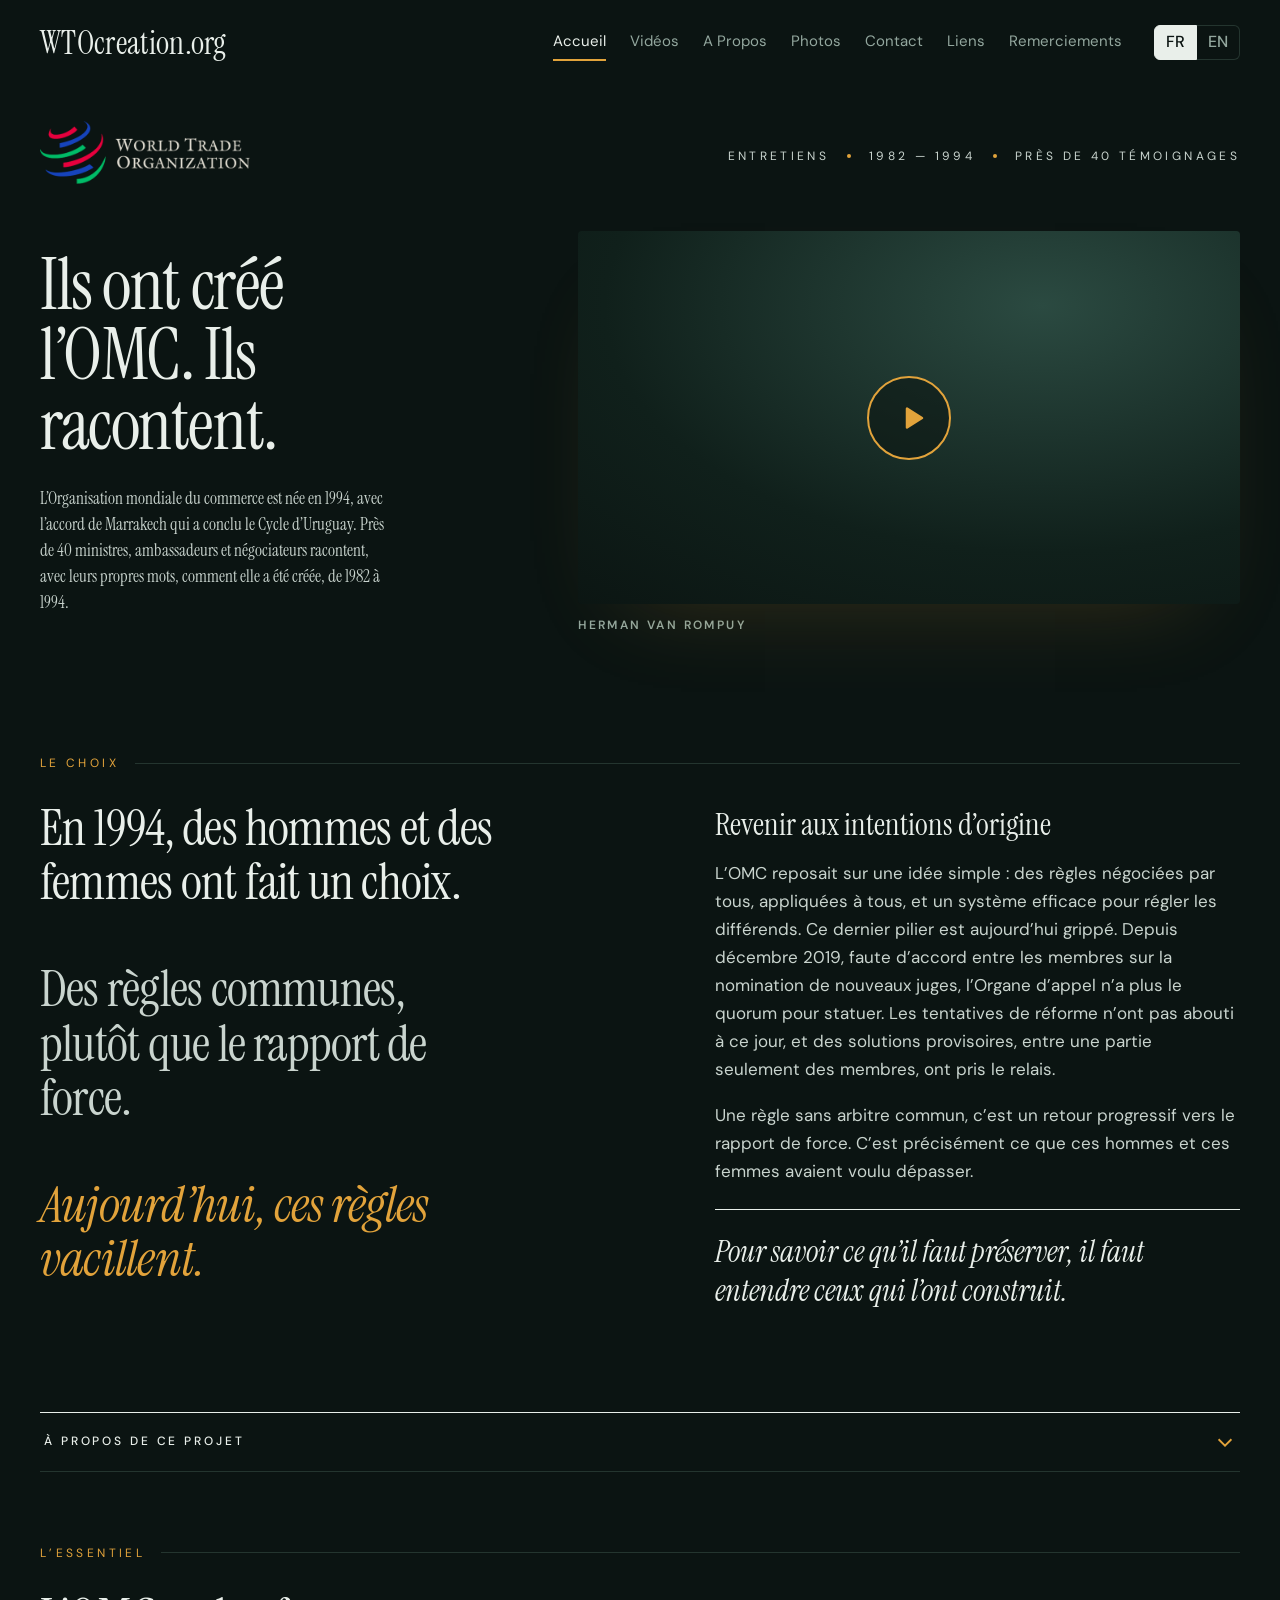
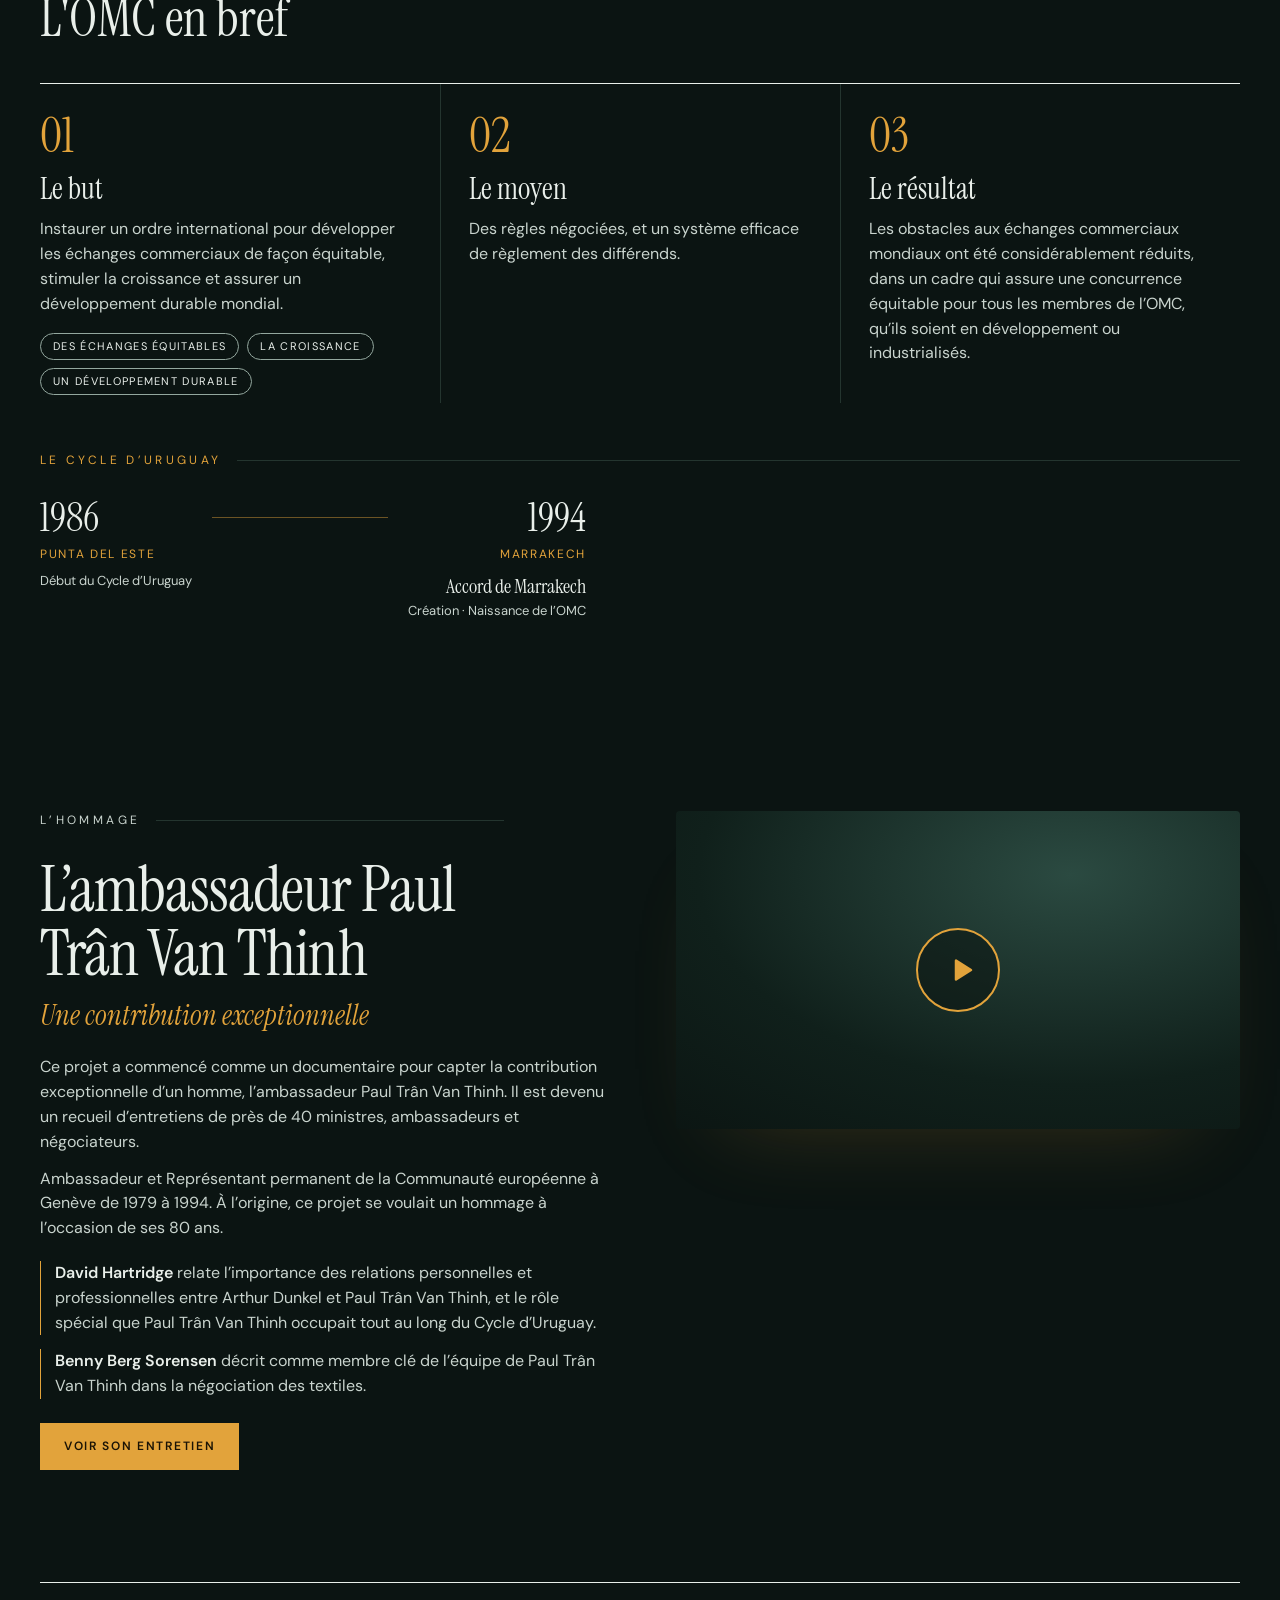
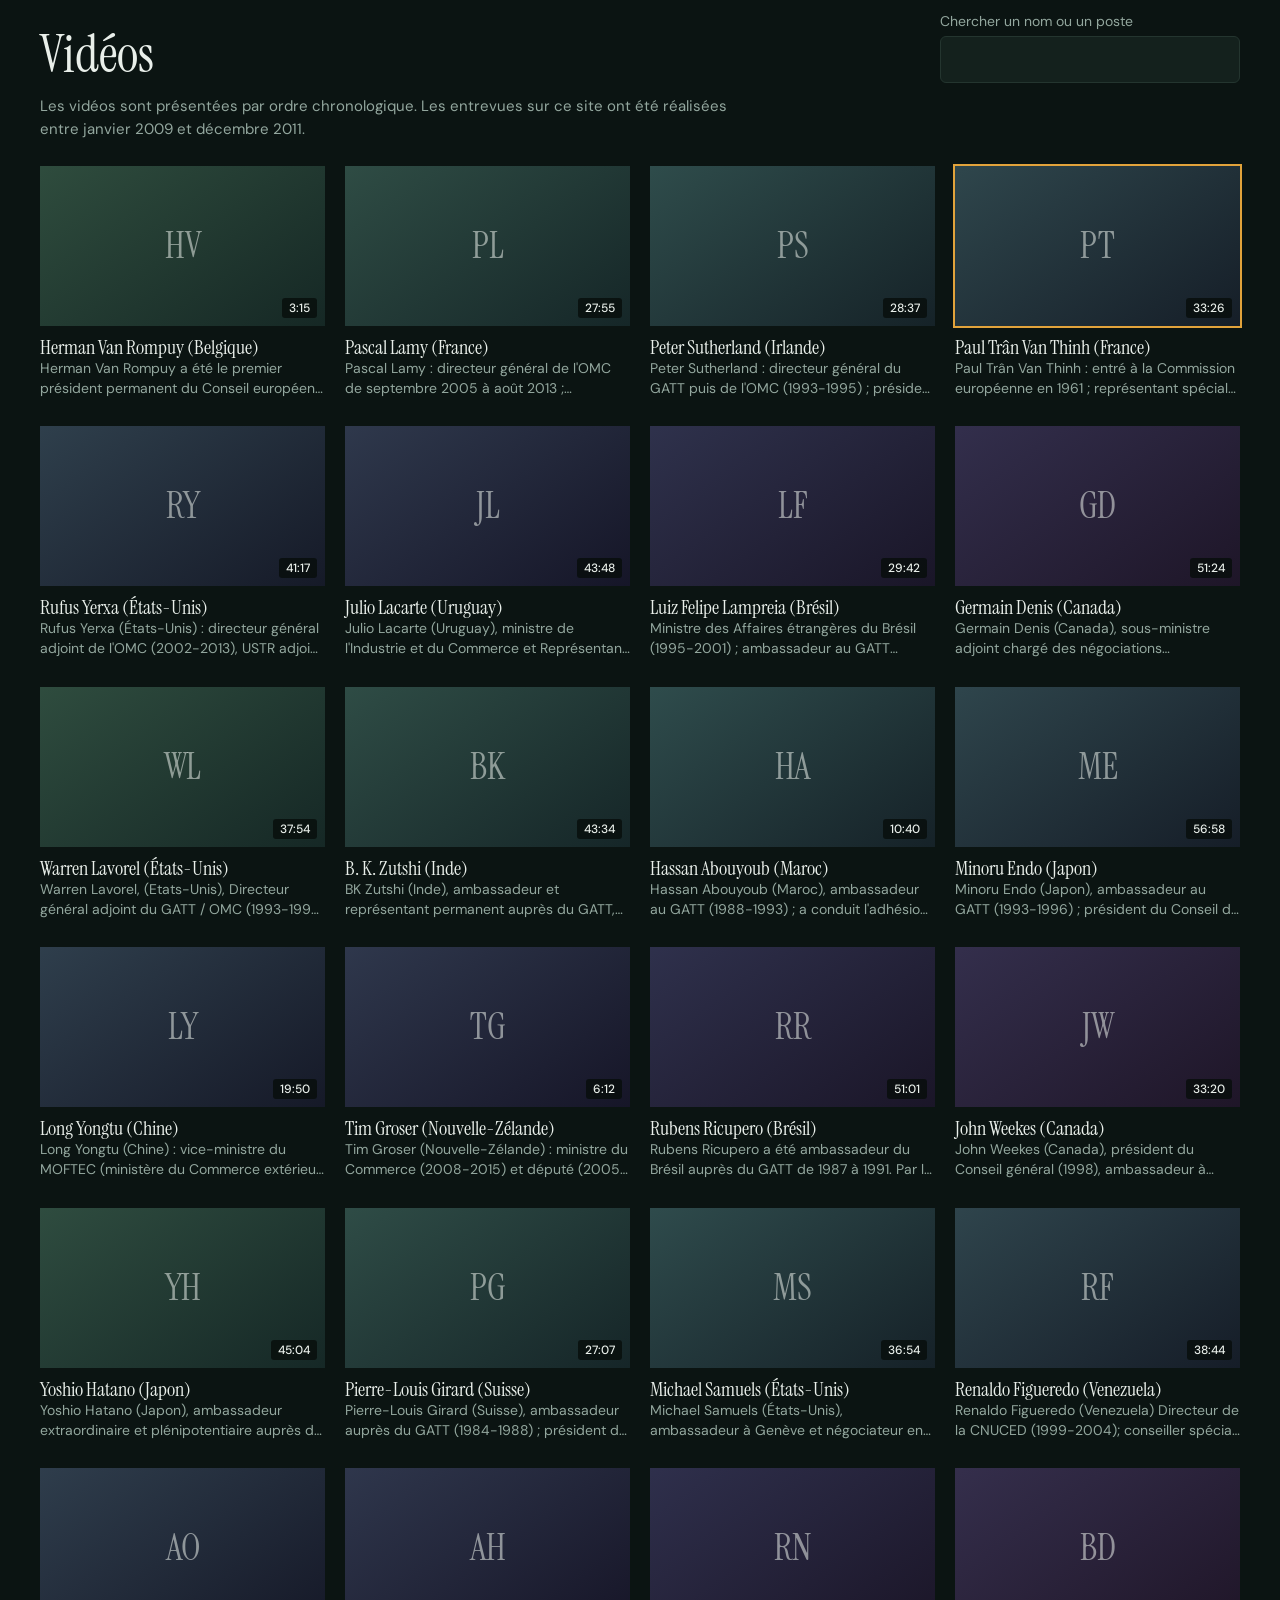
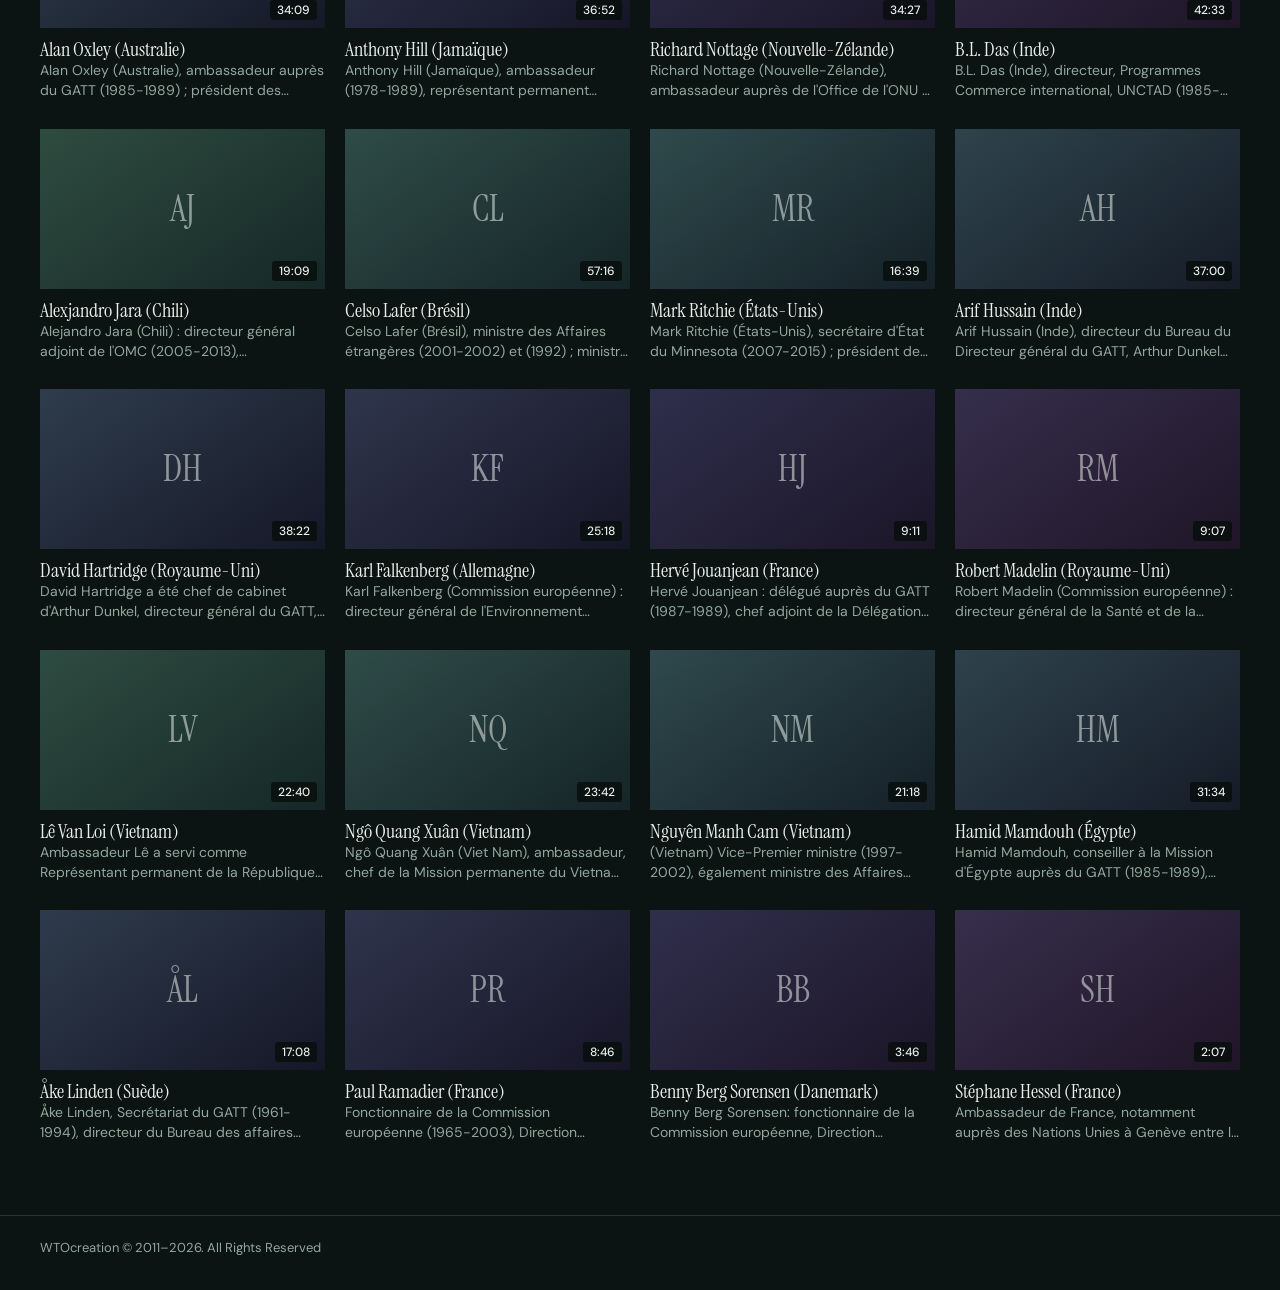
==== index.html @ b794d25c "Chronologie : villes sous/à côté des dates ; mode vertical corrigé (bonne date au survol), encadré s" ====
<!DOCTYPE html>
<html lang="fr" data-route="accueil" data-lang="fr" data-base="">
<head>
<meta charset="utf-8">
<meta name="viewport" content="width=device-width, initial-scale=1">
<title>WTOCreation</title>
<meta name="description" content="Près de 40 ministres, ambassadeurs et négociateurs racontent la création de l'Organisation mondiale du commerce (OMC), née de l'accord de Marrakech en 1994.">
<meta property="og:type" content="website">
<meta property="og:title" content="WTOCreation">
<meta property="og:description" content="Près de 40 ministres, ambassadeurs et négociateurs racontent la création de l'Organisation mondiale du commerce (OMC), née de l'accord de Marrakech en 1994.">
<meta name="theme-color" content="#0B1412">
<link rel="icon" href="/favicon.ico?v=2" sizes="any">
<link rel="icon" type="image/png" sizes="32x32" href="/favicon-32.png?v=2">
<link rel="apple-touch-icon" href="/apple-touch-icon.png?v=2">
<link rel="preconnect" href="https://fonts.googleapis.com">
<link rel="preconnect" href="https://fonts.gstatic.com" crossorigin>
<link rel="stylesheet" href="https://fonts.googleapis.com/css2?family=DM+Sans:opsz,wght@9..40,400;9..40,500;9..40,600;9..40,700&family=Instrument+Serif:ital@0;1&display=swap">
<link rel="stylesheet" href="assets/site.css?v=20261112i">
</head>
<body>
<div class="site" id="site">
  <header>
    <div class="head-in">
      <a class="mark" id="mark" href="">WTOcreation.org</a>
      <button type="button" class="menu-btn" id="menuBtn" aria-expanded="false" aria-controls="nav">Menu</button>
      <nav class="nav" id="nav" aria-label="Navigation"></nav>
      <div class="lang" role="group" aria-label="Langue / Language">
        <a id="langFr" lang="fr">FR</a><a id="langEn" lang="en">EN</a>
      </div>
    </div>
  </header>
  <main class="page" id="view" tabindex="-1"><noscript><p>Ce site a besoin de JavaScript pour afficher son contenu.</p></noscript></main>
  <footer class="foot">WTOcreation © 2011–2026. All Rights Reserved</footer>
</div>
<script src="assets/data.js?v=20261112i"></script>
<script src="assets/site.js?v=20261112i"></script>
</body>
</html>
---- assets/site.css ----
/* Salle de projection : un seul monde sombre, choisi pour que l'image des interviews soit au centre.
   Palette: noir-vert de salle, surface vert profond, texte clair, gris-vert discret, ambre du faisceau de projection, filet.
   Fonts: Instrument Serif (titres, textes longs) + DM Sans (interface).
   Layout: accroche des hommes et femmes + lecteur, texte complet repliable, l'OMC en bref, hommage à Paul Trân Van Thinh, grille des 40 vidéos. */
:root {
  --bg: #0B1412;
  --surf: #14211D;
  --tx: #E9EFEA;
  --soft: #C9D4CE;
  --mut: #93A79E;
  --amber: #E2A33B;
  --ln: #24352F;
  --serif: "Instrument Serif", "Iowan Old Style", Georgia, serif;
  --sans: "DM Sans", "Helvetica Neue", Arial, sans-serif;
  color-scheme: dark;
}
* { box-sizing: border-box; }
html, body { margin: 0; }
body { background: #070D0B; color: var(--tx); font-family: var(--sans); font-size: 16px; line-height: 1.55; -webkit-text-size-adjust: 100%; }
a { color: var(--amber); text-underline-offset: 3px; }
:focus-visible { outline: 3px solid var(--amber); outline-offset: 3px; border-radius: 2px; }
button, summary { font: inherit; color: inherit; }
h1, h2, h3 { font-family: var(--serif); font-weight: 400; line-height: 1.1; margin: 0; text-wrap: balance; }
p, ul { margin: 0; padding: 0; }
ul { list-style: none; }

.site { container-type: inline-size; container-name: site; width: min(100%, 1320px); margin: 0 auto; background: var(--bg); min-height: 100vh; box-shadow: 0 0 0 1px var(--ln); }

/* En-tête */
.head-in { display: flex; align-items: center; gap: 14px 32px; flex-wrap: wrap; padding: 24px 40px; }
.mark { font-family: var(--serif); font-size: 2rem; color: var(--tx); text-decoration: none; margin-right: auto; letter-spacing: .01em; line-height: 1; }
.nav { display: flex; gap: 4px 24px; flex-wrap: wrap; font-size: .9375rem; }
.nav a { color: var(--mut); text-decoration: none; padding: 6px 0; border-bottom: 2px solid transparent; }
.nav a:hover { color: var(--tx); }
.nav a[aria-current="page"] { color: var(--tx); border-bottom-color: var(--amber); }
.lang { display: flex; }
.lang button { border: 1px solid var(--ln); background: transparent; padding: 4px 11px; cursor: pointer; font-weight: 500; color: var(--mut); }
.lang button:first-child { border-radius: 6px 0 0 6px; }
.lang button:last-child { border-radius: 0 6px 6px 0; border-left: 0; }
.lang button[aria-pressed="true"] { background: var(--tx); color: var(--bg); border-color: var(--tx); }
.menu-btn { display: none; border: 1px solid var(--ln); background: transparent; padding: 6px 12px; border-radius: 6px; cursor: pointer; font-weight: 500; }

.page { padding: 8px 40px 72px; }
.foot { border-top: 1px solid var(--ln); padding: 22px 40px 32px; font-size: .8125rem; color: var(--mut); }

/* Lecteur (repère dans l'aperçu) */
.player { position: relative; aspect-ratio: 16 / 9; width: 100%; border-radius: 4px; background: radial-gradient(120% 120% at 70% 20%, #2B4A41 0%, #10201B 55%, #0A1210 100%); box-shadow: 0 30px 80px -32px rgba(226,163,59,.4); display: grid; place-items: center; }
.player .ring { width: 84px; height: 84px; border-radius: 50%; border: 2px solid var(--amber); display: grid; place-items: center; }
.player svg { width: 30px; height: 30px; fill: var(--amber); margin-left: 5px; }
.player .src { position: absolute; left: 14px; bottom: 11px; font-size: .8125rem; color: var(--mut); }
.player .tag { position: absolute; right: 14px; top: 11px; font-size: .8125rem; color: var(--mut); }

/* Accueil : accroche */
.hero { display: grid; grid-template-columns: minmax(0, 1fr) minmax(0, 1.25fr); gap: 48px; align-items: center; padding: 24px 0 36px; }
.hero h1 { font-size: clamp(1.875rem, 3.4cqi, 3rem); line-height: 1.1; }
.hero .sub { margin-top: 18px; color: var(--mut); max-width: 48ch; }

/* Texte complet repliable */
.full { border-top: 1px solid var(--ln); border-bottom: 1px solid var(--ln); }
.full summary { list-style: none; cursor: pointer; display: flex; align-items: center; justify-content: space-between; gap: 16px; padding: 18px 4px; font-weight: 500; }
.full summary::-webkit-details-marker { display: none; }
.full summary .chev { width: 22px; height: 22px; stroke: var(--amber); fill: none; stroke-width: 2; transition: transform .2s ease; flex: none; }
.full[open] summary .chev { transform: rotate(180deg); }
.full summary:hover { color: var(--amber); }
.full .body { padding: 8px 4px 32px; max-width: 68ch; }
.full .body p { font-family: var(--serif); font-size: 1.3125rem; line-height: 1.5; color: var(--soft); margin-bottom: 1em; }
.full .body p.note { font-family: var(--sans); font-size: .9375rem; color: var(--mut); }

/* L'OMC en bref */
.brief { padding: 64px 0 8px; }
.brief h2, .tran h2, .index-head h2 { font-size: 2.25rem; }
.trio { display: grid; grid-template-columns: repeat(3, minmax(0, 1fr)); gap: 20px; margin-top: 28px; }
.step { background: var(--surf); border: 1px solid var(--ln); border-radius: 6px; padding: 24px; display: flex; flex-direction: column; gap: 12px; }
.step .ico { width: 44px; height: 44px; border-radius: 50%; border: 1px solid var(--amber); display: grid; place-items: center; }
.step .ico svg { width: 24px; height: 24px; stroke: var(--amber); fill: none; stroke-width: 1.6; stroke-linecap: round; stroke-linejoin: round; }
.step h3 { font-size: 1.625rem; }
.step p { color: var(--soft); }
.chips { display: flex; flex-wrap: wrap; gap: 8px; margin-top: auto; padding-top: 4px; }
.chips li { border: 1px solid var(--ln); border-radius: 999px; padding: 4px 12px; font-size: .875rem; color: var(--tx); background: rgba(226,163,59,.08); }
.mile { display: grid; grid-template-columns: minmax(0, 1fr) minmax(0, 2fr); gap: 24px; margin-top: 40px; position: relative; }
.mile::before { content: ""; position: absolute; left: 0; right: 0; top: 8px; border-top: 1px solid var(--amber); }
.mile .pt { position: relative; padding-top: 28px; }
.mile .pt::before { content: ""; position: absolute; top: 2px; left: 0; width: 13px; height: 13px; border-radius: 50%; background: var(--amber); box-shadow: 0 0 0 5px rgba(226,163,59,.2); }
.mile b { font-family: var(--serif); font-size: 2rem; font-weight: 400; display: block; line-height: 1; margin-bottom: 8px; }
.mile p { color: var(--soft); max-width: 60ch; }

/* Hommage */
.tran { display: grid; grid-template-columns: minmax(0, 1.1fr) minmax(0, 1fr); gap: 48px; align-items: center; margin-top: 72px; padding: 40px; background: var(--surf); border-radius: 6px; border: 1px solid var(--ln); }
.tran .sub { font-family: var(--serif); font-style: italic; font-size: 1.5rem; color: var(--amber); margin: 8px 0 18px; }
.tran p { color: var(--soft); max-width: 58ch; }
.tran p + p { margin-top: 12px; }
.says { margin: 20px 0 0; display: grid; gap: 14px; }
.says li { border-left: 3px solid var(--amber); padding-left: 14px; color: var(--soft); max-width: 58ch; }
.says a { color: var(--tx); font-weight: 600; text-decoration: none; }
.says a:hover { text-decoration: underline; }
.btn { display: inline-block; margin-top: 24px; padding: 11px 20px; background: var(--amber); color: #1A1305; border-radius: 6px; font-weight: 600; text-decoration: none; }
.btn:hover { filter: brightness(1.08); }
.btn.ghost { background: transparent; color: var(--amber); border: 1px solid var(--amber); margin: 4px 0 1.2em; }
.btn.ghost:hover { background: var(--amber); color: #1A1305; }

/* Index des vidéos */
.index-head { margin-top: 72px; display: flex; flex-wrap: wrap; align-items: end; justify-content: space-between; gap: 12px 32px; }
.search { display: flex; flex-direction: column; gap: 4px; min-width: min(100%, 300px); }
.search label { font-size: .875rem; color: var(--mut); }
.search input { font: inherit; padding: 10px 12px; border: 1px solid var(--ln); background: var(--surf); color: var(--tx); border-radius: 6px; }
.index-note { margin: 12px 0 24px; color: var(--mut); font-size: .9375rem; max-width: 70ch; }
.grid { display: grid; grid-template-columns: repeat(4, minmax(0, 1fr)); gap: 28px 20px; }
.card a { display: block; text-decoration: none; color: var(--tx); }
.card .th { aspect-ratio: 16 / 9; border-radius: 3px; display: grid; place-items: center; font-family: var(--serif); font-size: 2.25rem; color: rgba(233,239,234,.55); background: linear-gradient(145deg, hsl(var(--h) 24% 24%), hsl(calc(var(--h) + 20) 30% 12%)); transition: transform .2s ease, box-shadow .2s ease; }
.card a:hover .th { transform: translateY(-3px); box-shadow: 0 14px 30px -12px rgba(226,163,59,.5); }
.card b { display: block; margin-top: 10px; font-weight: 600; }
.card.key .th { box-shadow: 0 0 0 2px var(--amber); }
.card span.ds { display: -webkit-box; -webkit-line-clamp: 2; -webkit-box-orient: vertical; overflow: hidden; color: var(--mut); font-size: .875rem; line-height: 1.4; }
.empty { color: var(--mut); padding: 20px 0; grid-column: 1 / -1; }

/* Fiche vidéo */
.video-grid { display: grid; grid-template-columns: minmax(0, 1fr) 300px; gap: 48px; align-items: start; padding-top: 16px; }
.crumbs { display: flex; flex-wrap: wrap; gap: 8px; justify-content: space-between; margin-bottom: 18px; font-size: .9375rem; }
.pn { display: flex; gap: 8px; }
.pn a, .pn span { padding: 6px 12px; border: 1px solid var(--ln); border-radius: 6px; text-decoration: none; color: var(--tx); }
.pn span { opacity: .4; }
.pn a:hover { border-color: var(--amber); }
.video-main h1 { font-size: 2.75rem; margin: 28px 0 14px; }
.video-main .desc { font-family: var(--serif); font-size: 1.375rem; line-height: 1.5; color: var(--soft); max-width: 60ch; }
.video-main .note { margin-top: 24px; color: var(--mut); font-size: .9375rem; }
.side { position: sticky; top: 24px; max-height: calc(100vh - 48px); overflow: auto; border-left: 1px solid var(--ln); padding-left: 20px; }
.side h2 { font-size: 1.375rem; margin-bottom: 8px; }
.side a { display: block; padding: 7px 8px; text-decoration: none; color: var(--soft); font-size: .9375rem; border-left: 3px solid transparent; margin-left: -11px; }
.side a:hover { background: var(--surf); color: var(--tx); }
.side a[aria-current="true"] { border-left-color: var(--amber); background: var(--surf); color: var(--tx); font-weight: 600; }

/* Pages de texte */
.prose { max-width: 66ch; padding-top: 24px; }
.prose p { font-family: var(--serif); font-size: 1.375rem; line-height: 1.5; color: var(--soft); margin-bottom: 1em; }
.prose p strong { color: var(--tx); font-weight: 400; border-bottom: 1px solid var(--amber); }
.prose p.first { font-size: 1.625rem; color: var(--tx); }

.gallery { display: grid; grid-template-columns: repeat(3, minmax(0, 1fr)); gap: 24px; padding-top: 24px; }
.tile { margin: 0; }
.tile button { display: block; width: 100%; padding: 0; border: 0; background: none; cursor: pointer; text-align: left; }
.ph { aspect-ratio: 4 / 3; border-radius: 3px; display: grid; place-items: end start; padding: 10px; font-size: .8125rem; color: rgba(255,255,255,.7); background: linear-gradient(150deg, hsl(var(--h) 24% 26%), hsl(calc(var(--h) + 18) 30% 14%)); transition: box-shadow .2s ease; }
.tile button:hover .ph { box-shadow: 0 14px 30px -12px rgba(226,163,59,.5); }
.tile figcaption { font-size: .9375rem; color: var(--mut); margin-top: 8px; max-width: 40ch; }
.lightbox { position: fixed; inset: 0; z-index: 50; background: rgba(4,8,7,.92); display: grid; place-items: center; padding: 24px; }
.lightbox[hidden] { display: none; }
.lb-box { width: min(920px, 100%); color: #EAF1ED; }
.lb-box .ph { aspect-ratio: 3 / 2; font-size: .875rem; }
.lb-cap { margin-top: 12px; font-family: var(--serif); font-size: 1.25rem; line-height: 1.45; }
.lb-bar { display: flex; justify-content: space-between; margin-top: 14px; gap: 8px; }
.lb-bar button { background: transparent; border: 1px solid #5C736A; color: #EAF1ED; padding: 8px 16px; border-radius: 6px; cursor: pointer; }

.form { display: grid; gap: 18px; max-width: 560px; padding-top: 24px; }
.form label { display: grid; gap: 6px; font-weight: 500; }
.form input, .form textarea { font: inherit; padding: 11px 12px; border: 1px solid var(--ln); border-radius: 6px; background: var(--surf); color: var(--tx); }
.form textarea { min-height: 160px; resize: vertical; }
.form button { justify-self: start; border: 0; background: var(--amber); color: #1A1305; padding: 11px 22px; border-radius: 6px; font-weight: 600; cursor: pointer; }
.form-msg { padding: 12px 14px; border-left: 4px solid var(--amber); background: var(--surf); }

.links { max-width: 72ch; padding-top: 16px; }
.links li { padding: 18px 0; border-bottom: 1px solid var(--ln); display: grid; gap: 4px; }
.links .lb { font-family: var(--serif); font-size: 1.375rem; }
.links a { overflow-wrap: anywhere; }

.thanks-intro { font-family: var(--serif); font-size: 1.625rem; line-height: 1.4; max-width: 60ch; padding-top: 24px; }
.thanks-nav { display: flex; flex-wrap: wrap; gap: 8px 22px; margin: 28px 0 36px; position: sticky; top: 0; background: var(--bg); padding: 10px 0; border-bottom: 1px solid var(--ln); z-index: 5; }
.thanks-nav a { text-decoration: none; font-weight: 500; }
.thanks-nav a:hover { text-decoration: underline; }
.sec { padding-top: 12px; margin-bottom: 44px; scroll-margin-top: 110px; }
.sec h2 { font-size: 2rem; margin-bottom: 14px; }
.sec p.lead { font-family: var(--serif); font-size: 1.25rem; line-height: 1.5; color: var(--soft); max-width: 66ch; margin-bottom: 16px; }
.sec strong { color: var(--tx); }
.names { columns: 3 220px; column-gap: 36px; margin: 0 0 20px; }
.names li { break-inside: avoid; padding: 3px 0; color: var(--soft); }
.names strong { font-weight: 600; }
.plain { margin: 0 0 20px; max-width: 72ch; }
.plain li { padding: 8px 0; border-bottom: 1px solid var(--ln); color: var(--soft); }

/* Tablette */
@container site (max-width: 940px) {
  .head-in, .page, .foot { padding-left: 28px; padding-right: 28px; }
  .hero { grid-template-columns: 1fr; gap: 28px; }
  .trio { grid-template-columns: 1fr; }
  .tran { grid-template-columns: 1fr; padding: 28px; gap: 28px; }
  .grid { grid-template-columns: repeat(2, minmax(0, 1fr)); }
  .video-grid { grid-template-columns: 1fr; gap: 32px; }
  .side { position: static; max-height: none; border-left: 0; padding-left: 0; border-top: 1px solid var(--ln); padding-top: 20px; }
  .side a { margin-left: 0; }
  .gallery { grid-template-columns: repeat(2, minmax(0, 1fr)); }
}
/* Mobile */
@container site (max-width: 600px) {
  .head-in, .page, .foot { padding-left: 18px; padding-right: 18px; }
  .head-in { padding-top: 18px; padding-bottom: 12px; gap: 12px; }
  .mark { font-size: 1.375rem; order: 1; }
  .lang { order: 2; }
  .menu-btn { display: inline-block; order: 3; }
  .nav { display: none; flex-basis: 100%; flex-direction: column; gap: 0; order: 5; }
  .nav.open { display: flex; }
  .nav a { padding: 12px 0; border-bottom: 1px solid var(--ln); }
  .hero { padding-top: 8px; }
  .brief { padding-top: 48px; }
  .brief h2, .tran h2, .index-head h2 { font-size: 1.875rem; }
  .mile { grid-template-columns: 1fr; gap: 24px; }
  .mile::before { right: auto; top: 8px; bottom: 0; border-top: 0; border-left: 1px solid var(--amber); left: 6px; }
  .mile .pt { padding-top: 0; padding-left: 32px; }
  .mile .pt::before { left: 0; top: 4px; }
  .tran { padding: 22px; margin-top: 48px; }
  .index-head { margin-top: 48px; }
  .video-main h1 { font-size: 2rem; }
  .video-main .desc { font-size: 1.1875rem; }
  .prose p { font-size: 1.1875rem; }
  .prose p.first { font-size: 1.375rem; }
  .full .body p { font-size: 1.1875rem; }
  .gallery { grid-template-columns: 1fr; }
  .grid { gap: 22px 12px; }
  .card .th { font-size: 1.5rem; }
  .thanks-nav { position: static; }
  .names { columns: 1; }
  .lb-box .ph { aspect-ratio: 4 / 3; }
}
@media (prefers-reduced-motion: reduce) { * { transition: none !important; scroll-behavior: auto !important; } }

/* ---- Ajouts pour la version en ligne ---- */
.lang a { border: 1px solid var(--ln); padding: 4px 11px; color: var(--mut); text-decoration: none; font-weight: 500; }
.lang a:first-child { border-radius: 6px 0 0 6px; }
.lang a:last-child { border-radius: 0 6px 6px 0; border-left: 0; }
.lang a[aria-current="true"] { background: var(--tx); color: var(--bg); border-color: var(--tx); }
.player { overflow: hidden; }
.player > img { position: absolute; inset: 0; width: 100%; height: 100%; object-fit: cover; }
.player button.ring { position: relative; z-index: 1; padding: 0; cursor: pointer; color: inherit; background: rgba(11,20,18,.55); }
.player button.ring:hover { background: rgba(226,163,59,.22); }
.player.live { display: block; background: #000; }
.player.live iframe { position: absolute; inset: 0; width: 100%; height: 100%; border: 0; }
.vlink { margin-top: 10px; font-size: .9375rem; }
.cap { margin-top: 12px; font-size: .9375rem; }
.cap a { color: var(--tx); text-decoration: none; font-weight: 600; }
.card .th { position: relative; overflow: hidden; }
.card .th .ini { position: absolute; inset: 0; display: grid; place-items: center; }
.card .th img { position: absolute; inset: 0; width: 100%; height: 100%; object-fit: cover; }
.card .th .dur { position: absolute; right: 8px; bottom: 8px; font: 500 .75rem var(--sans); background: rgba(7,13,11,.8); padding: 2px 7px; border-radius: 3px; color: var(--tx); }
.ph { display: block; padding: 0; overflow: hidden; }
.ph img { width: 100%; height: 100%; object-fit: cover; display: block; }
.lb-img img { display: block; margin: 0 auto; width: 100%; max-height: 75vh; object-fit: contain; }
.hero .cap { margin-top: 12px; }
.wto-logo { display: inline-block; background: none; padding: 0; margin: 8px 0 16px; line-height: 0; }
.wto-logo img { display: block; height: 72px; width: auto; }
.links .wto-logo { margin: 0 0 8px; justify-self: start; }

/* Photos : interactions */
.tile.rv { opacity: 0; transform: translateY(14px); transition: opacity .5s ease var(--d,0ms), transform .5s ease var(--d,0ms); }
.tile.rv.seen { opacity: 1; transform: none; }
.tile .ph { position: relative; }
.tile .ph img { transition: transform .5s ease; }
.tile button:hover .ph img, .tile button:focus-visible .ph img { transform: scale(1.06); }
.tile button:focus-visible .ph { outline: 2px solid var(--amber, #E2A33B); outline-offset: 3px; }
.lb-count { text-align: center; font-size: .8125rem; letter-spacing: .12em; color: #9FB3AA; margin-bottom: 8px; }
.lb-img { overflow: auto; max-height: 75vh; text-align: center; }
.lb-img img { opacity: 0; transition: opacity .3s ease; cursor: zoom-in; }
.lb-img img.in { opacity: 1; }
.lb-img img.zoom { width: auto; max-width: none; max-height: none; cursor: zoom-out; }
.lb-thumbs { display: flex; gap: 6px; overflow-x: auto; margin-top: 12px; padding-bottom: 4px; }
.lb-thumbs button { flex: 0 0 auto; width: 64px; height: 44px; padding: 0; border: 2px solid transparent; border-radius: 4px; overflow: hidden; background: none; cursor: pointer; opacity: .55; transition: opacity .2s, border-color .2s; }
.lb-thumbs button img { width: 100%; height: 100%; object-fit: cover; display: block; }
.lb-thumbs button:hover { opacity: .9; }
.lb-thumbs button.on { opacity: 1; border-color: #E2A33B; }
@media (prefers-reduced-motion: reduce) { .tile.rv, .tile .ph img, .lb-img img { transition: none; } .tile.rv { opacity: 1; transform: none; } }

/* Pont : le choix de 1994 */
.bridge { padding: 56px 0 24px; }
.bridge .b1, .bridge .b2, .bridge .b3 { font-family: var(--serif); font-size: clamp(1.5rem, 3cqi, 2.375rem); line-height: 1.2; max-width: 30ch; margin: 0 0 .35em; }
.bridge .b2 { color: var(--soft); }
.bridge .b3 { color: var(--amber); }
.bridge .back { margin-top: 44px; padding-top: 32px; border-top: 1px solid var(--ln); max-width: 68ch; }
.bridge .back h2 { font-size: 2rem; margin-bottom: 18px; }
.bridge .back p { color: var(--soft); line-height: 1.65; margin-bottom: 1em; }
.bridge .back p.close { font-family: var(--serif); font-size: 1.375rem; color: var(--tx); border-left: 2px solid var(--amber); padding-left: 16px; margin-top: 1.4em; }
@container site (max-width: 600px) { .bridge { padding-top: 40px; } .bridge .back h2 { font-size: 1.625rem; } }
@container site (min-width: 941px) {
  .bridge { display: grid; grid-template-columns: minmax(0, 1fr) minmax(0, 1fr); gap: 0 64px; align-items: start; }
  .bridge .b1, .bridge .b2, .bridge .b3 { grid-column: 1; }
  .bridge .back { grid-column: 2; grid-row: 1 / span 3; margin-top: 0; padding-top: 0; border-top: 0; }
}

/* ===== Accueil « magazine » : titre-affiche, filets fins, beaucoup d'air ===== */
.masthead { text-align: center; padding: 28px 0 0; }
.masthead img { width: clamp(150px, 20cqi, 240px); height: auto; display: inline-block; }
.masthead .meta { display: flex; justify-content: center; align-items: center; gap: 18px; margin-top: 22px; padding: 12px 0; border-top: 1px solid var(--tx); border-bottom: 1px solid var(--ln); font-size: .75rem; letter-spacing: .28em; text-transform: uppercase; color: var(--soft); }
.masthead .meta i { width: 4px; height: 4px; border-radius: 50%; background: var(--amber); }
.hero { grid-template-columns: 1fr; gap: 40px; padding: 56px 0 48px; text-align: center; }
.hero h1 { font-size: clamp(2.75rem, 8.4cqi, 7rem); line-height: .98; letter-spacing: -.02em; max-width: 14ch; margin: 0 auto; }
.hero .sub { margin: 26px auto 0; max-width: 46ch; font-family: var(--serif); font-size: clamp(1.25rem, 2.2cqi, 1.75rem); line-height: 1.35; color: var(--soft); }
.hero .player, .hero .cap { width: min(100%, 1000px); margin-left: auto; margin-right: auto; }
.hero .cap { margin-top: 14px; font-size: .75rem; letter-spacing: .2em; text-transform: uppercase; text-align: left; }
.hero .cap a { color: var(--mut); text-decoration: none; }
.hero .cap a:hover { color: var(--amber); }

.kicker { display: flex; align-items: center; gap: 16px; font-size: .75rem; letter-spacing: .28em; text-transform: uppercase; color: var(--amber); margin-bottom: 28px; }
.kicker::after { content: ""; flex: 1; border-top: 1px solid var(--ln); }

.bridge { display: block; padding: 88px 0 56px; border-top: 0; }
.bridge .b1, .bridge .b2, .bridge .b3 { font-size: clamp(2rem, 5.2cqi, 4.25rem); line-height: 1.06; letter-spacing: -.015em; max-width: 20ch; margin-bottom: .22em; }
.bridge .b3 { font-style: italic; }
.bridge .back { margin-top: 72px; padding: 0; border: 0; max-width: none; display: grid; grid-template-columns: minmax(0, 5fr) minmax(0, 7fr); gap: 8px 72px; }
.bridge .back h2 { grid-row: 1 / span 3; font-size: clamp(1.75rem, 3.4cqi, 2.75rem); line-height: 1.05; margin: 0; position: sticky; top: 24px; align-self: start; }
.bridge .back p { grid-column: 2; font-size: 1.0625rem; max-width: 60ch; }
.bridge .back p:first-of-type::first-letter { font-family: var(--serif); float: left; font-size: 4.6rem; line-height: .82; padding: 6px 12px 0 0; color: var(--amber); }
.bridge .back p.close { font-size: clamp(1.375rem, 2.4cqi, 1.875rem); line-height: 1.3; border-left: 0; padding: 22px 0 0; margin-top: .8em; border-top: 1px solid var(--tx); font-style: italic; }
@container site (min-width: 941px) {
  .bridge { display: block; }
  .bridge .b1, .bridge .b2, .bridge .b3 { grid-column: auto; }
  .bridge .back { grid-column: auto; grid-row: auto; }
}

.full { margin-top: 24px; border-top: 1px solid var(--tx); border-bottom: 1px solid var(--ln); }
.full summary { font-size: .75rem; letter-spacing: .24em; text-transform: uppercase; }

.brief { padding: 72px 0 8px; }
.brief h2 { font-size: clamp(2rem, 4.2cqi, 3.25rem); }
.trio { gap: 0; margin-top: 36px; counter-reset: n; border-top: 1px solid var(--tx); }
.step { background: transparent; border: 0; border-radius: 0; padding: 28px 28px 8px 0; position: relative; counter-increment: n; }
.step + .step { padding-left: 28px; border-left: 1px solid var(--ln); }
.step .ico { display: none; }
.step::before { content: "0" counter(n); font-family: var(--serif); font-size: 3rem; line-height: 1; color: var(--amber); }
.step h3 { font-size: 1.875rem; }
.chips li { background: transparent; border-color: var(--mut); text-transform: uppercase; letter-spacing: .12em; font-size: .6875rem; }
.mile { margin-top: 56px; }

.tran { display: grid; grid-template-columns: minmax(0, 1fr) minmax(0, 1fr); gap: 72px; margin-top: 96px; padding: 0; background: transparent; border: 0; border-radius: 0; align-items: start; }
.tran > div:first-child { grid-column: 1; }
.tran .kicker { grid-column: 1 / -1; }
.tran h2 { font-size: clamp(2.25rem, 5cqi, 4rem); line-height: 1; letter-spacing: -.015em; }
.tran .sub { font-size: 1.75rem; }
.tran .says li { border-left: 1px solid var(--amber); }
.btn { border-radius: 0; letter-spacing: .14em; text-transform: uppercase; font-size: .75rem; padding: 14px 24px; }
.btn.ghost { text-transform: none; letter-spacing: 0; font-size: 1rem; border-radius: 6px; }

.index-head { margin-top: 112px; padding-top: 28px; border-top: 1px solid var(--tx); }
.index-head h2 { font-size: clamp(2rem, 4.2cqi, 3.25rem); }
.card .th { border-radius: 0; }
.card b { font-family: var(--serif); font-weight: 400; font-size: 1.25rem; line-height: 1.15; }

@container site (max-width: 940px) {
  .bridge .back { grid-template-columns: 1fr; gap: 0; }
  .bridge .back h2 { position: static; grid-row: auto; margin-bottom: 20px; }
  .bridge .back p { grid-column: 1; }
  .tran { grid-template-columns: 1fr; gap: 32px; }
  .trio { grid-template-columns: 1fr; }
  .step, .step + .step { padding: 24px 0 8px; border-left: 0; }
  .step + .step { border-top: 1px solid var(--ln); }
}
@container site (max-width: 600px) {
  .masthead .meta { gap: 10px; letter-spacing: .16em; font-size: .625rem; }
  .masthead .meta span:last-child, .masthead .meta i:last-of-type { display: none; }
  .hero { padding: 36px 0 32px; gap: 28px; }
  .bridge { padding: 56px 0 40px; }
  .bridge .back { margin-top: 48px; }
  .tran { margin-top: 64px; }
  .index-head { margin-top: 72px; }
}
.bridge .b1, .bridge .b2, .bridge .b3 { font-size: clamp(1.875rem, 4.4cqi, 3.5rem); max-width: 30ch; }
.bridge .back p:first-of-type::first-letter { all: unset; }
.hero .player { box-shadow: 0 40px 90px -50px rgba(226,163,59,.22); }
.tran .player { box-shadow: 0 40px 90px -50px rgba(226,163,59,.22); }

/* Alignement à gauche (accueil) */
.masthead { text-align: left; }
.masthead .meta { justify-content: flex-start; }
.hero { text-align: left; }
.hero h1 { margin: 0; max-width: 16ch; }
.hero .sub { margin: 26px 0 0; max-width: 40ch; }
.hero .player, .hero .cap { margin-left: 0; margin-right: 0; width: 100%; }

/* Ajustements : vidéo à droite, blocs côte à côte, bandeau logo / méta */
.masthead { display: flex; align-items: center; justify-content: space-between; gap: 16px 32px; flex-wrap: wrap; padding: 28px 0 0; }
.masthead img { width: clamp(140px, 17cqi, 210px); }
.masthead .meta { margin: 0; padding: 0; border: 0; justify-content: flex-end; }

.hero { grid-template-columns: minmax(0, 1fr) minmax(0, 1.35fr); gap: 48px; align-items: center; padding: 40px 0 48px; }
.hero h1 { font-size: clamp(2.5rem, 5.6cqi, 5rem); max-width: 10ch; }
.hero .sub { max-width: 44ch; font-size: clamp(1rem, 1.35cqi, 1.2rem); line-height: 1.5; }
.hero .cap { margin-top: 12px; }

@container site (min-width: 941px) {
  .bridge { display: grid; grid-template-columns: minmax(0, 1.15fr) minmax(0, 1fr); gap: 0 72px; align-items: start; padding: 72px 0 48px; }
  .bridge .kicker { grid-column: 1 / -1; }
  .bridge .b1, .bridge .b2, .bridge .b3 { grid-column: 1; max-width: 20ch; font-size: clamp(1.875rem, 4cqi, 3.25rem); }
  .bridge .back { grid-column: 2; grid-row: 2 / span 3; margin-top: 8px; display: block; }
  .bridge .back h2 { position: static; font-size: clamp(1.5rem, 2.4cqi, 2rem); margin-bottom: 18px; }
  .bridge .back p { max-width: none; }
}
@container site (max-width: 940px) {
  .hero { grid-template-columns: 1fr; gap: 28px; }
  .hero h1 { max-width: 14ch; }
  .masthead .meta { justify-content: flex-start; }
}

/* Chronologie interactive du Cycle d'Uruguay : 1986 → 1994 */
.uru { position: relative; margin-top: 48px; margin-bottom: 5.5rem; }
.uru-row { display: flex; align-items: flex-start; }
.uru-end { flex: none; background: none; border: 0; padding: 0; color: inherit; font: inherit; text-align: left; cursor: default; }
.uru-end.right { text-align: right; }
.uru-end b { display: block; font-family: var(--serif); font-size: 2.5rem; font-weight: 400; line-height: 1; }
.uru-end span { display: block; margin-top: 8px; font-size: .75rem; letter-spacing: .14em; text-transform: uppercase; color: var(--amber); }
.uru-end small { display: block; margin-top: 8px; max-width: 15rem; font-size: .8125rem; line-height: 1.35; color: var(--soft); }
.uru-end.right small { margin-left: auto; }
.uru-end .uru-name { display: block; margin-top: 10px; font-family: var(--serif); font-size: 1.25rem; line-height: 1.2; color: var(--tx); font-weight: 400; }
.uru-end .uru-name + small { margin-top: 4px; }
.uru-end.on b { }
.uru.open .uru-end.on b, .uru:focus-within .uru-end.on b { color: var(--amber); }
@media (hover: hover) { .uru:hover .uru-end.on b { color: var(--amber); } }
/* replié : 1994 tout près de 1986 ; ouvert : la ligne s'étire */
.uru-track { position: relative; flex: 1; min-width: 0; margin: 0 20px; max-width: 11rem; transition: max-width .75s cubic-bezier(.2,.8,.2,1); }
.uru.open .uru-track, .uru:focus-within .uru-track { max-width: 100%; }
@media (hover: hover) { .uru:hover .uru-track { max-width: 100%; } }
.uru-line { position: absolute; left: 0; right: 0; top: 1.25rem; height: 28px; transform: translateY(-50%); background: none; border: 0; padding: 0; cursor: pointer; z-index: 1; }
.uru-line::before { content: ""; position: absolute; left: 0; right: 0; top: 50%; border-top: 1px solid var(--amber); opacity: .45; transition: opacity .4s; }
.uru-line:focus-visible { outline: 1px dashed var(--amber); outline-offset: 2px; }
.uru-mid { list-style: none; margin: 0; padding: 0; display: flex; justify-content: space-between; position: relative; }
.uru-i { flex: 1; text-align: center; opacity: 0; visibility: hidden; transform: translateX(-36px); filter: blur(4px);
  transition: opacity .5s ease, transform .6s cubic-bezier(.2,.8,.2,1), filter .5s ease, visibility 0s linear .6s; transition-delay: 0s, 0s, 0s, .6s; }
.uru-node { position: relative; background: none; border: 0; color: inherit; font: inherit; cursor: pointer; }
.uru-i .uru-node { display: block; width: 100%; padding: 2.2rem 0 6px; }
.uru-i .uru-node::before { content: ""; position: absolute; top: calc(1.25rem - 4px); left: 50%; width: 8px; height: 8px; margin-left: -4px; border-radius: 50%; background: var(--amber); box-shadow: 0 0 0 3px rgba(226,163,59,.18); transition: transform .25s, box-shadow .25s; }
.uru-i .y { display: block; font-family: var(--serif); font-size: 1.125rem; line-height: 1.1; color: var(--soft); }
.uru-i .mo { display: block; margin-top: 2px; font-size: .6875rem; letter-spacing: .12em; text-transform: uppercase; color: var(--mut); }
.uru-i .ci { display: block; margin-top: 3px; font-size: .6875rem; line-height: 1.2; color: var(--soft); opacity: .9; }
.uru-i .uru-node:hover::before, .uru-i .uru-node:focus-visible::before, .uru-i .uru-node.on::before { transform: scale(1.5); box-shadow: 0 0 0 5px rgba(226,163,59,.25); }
.uru-i .uru-node.on .y { color: var(--tx); }
.uru-node:focus-visible { outline: 1px dashed var(--amber); outline-offset: 2px; }
.uru.open .uru-i, .uru:focus-within .uru-i { opacity: 1; visibility: visible; transform: none; filter: none; transition-delay: calc(var(--i) * 70ms), calc(var(--i) * 70ms), calc(var(--i) * 70ms), 0s; }
.uru.open .uru-line::before, .uru:focus-within .uru-line::before { opacity: 1; }
@media (hover: hover) {
  .uru:hover .uru-i { opacity: 1; visibility: visible; transform: none; filter: none; transition-delay: calc(var(--i) * 70ms), calc(var(--i) * 70ms), calc(var(--i) * 70ms), 0s; }
  .uru:hover .uru-line::before { opacity: 1; }
}
/* consigne : une fausse souris qui parcourt la ligne */
.uru-hint { position: absolute; width: 1px; height: 1px; padding: 0; margin: -1px; overflow: hidden; clip: rect(0 0 0 0); white-space: nowrap; border: 0; }
.uru-cursor { position: absolute; left: 2%; top: 1.25rem; width: 22px; height: 22px; margin: -3px 0 0 -4px; pointer-events: none; z-index: 2; opacity: 0;
  filter: drop-shadow(0 2px 3px rgba(0,0,0,.55)); animation: uruMove 5.5s cubic-bezier(.4,0,.2,1) infinite; }
.uru-ring { position: absolute; left: -2px; top: -3px; width: 12px; height: 12px; border: 1px solid var(--amber); border-radius: 50%; opacity: 0; animation: uruRing 5.5s ease-out infinite; }
@keyframes uruMove {
  0%   { left: 2%;  top: calc(1.25rem + 26px); opacity: 0; }
  12%  { opacity: .95; }
  32%  { left: 32%; top: calc(1.25rem + 6px); }
  56%  { left: 64%; top: calc(1.25rem - 18px); }
  78%  { left: 92%; top: calc(1.25rem + 1px); transform: scale(1); opacity: .95; }
  83%  { transform: scale(.86); }
  88%  { transform: scale(1); opacity: .95; }
  100% { left: 100%; top: calc(1.25rem + 16px); opacity: 0; }
}
@keyframes uruMoveV {
  0%   { top: 0; opacity: 0; }
  15%  { opacity: .95; }
  70%  { top: 1.6rem; transform: scale(1); opacity: .95; }
  76%  { transform: scale(.86); }
  82%  { transform: scale(1); }
  100% { top: 2.1rem; opacity: 0; }
}
@keyframes uruRing { 0%, 80% { opacity: 0; transform: scale(.4); } 84% { opacity: .9; transform: scale(.7); } 100% { opacity: 0; transform: scale(2.6); } }
.uru.open .uru-cursor, .uru:focus-within .uru-cursor { display: none; }
@media (hover: hover) { .uru:hover .uru-cursor { display: none; } }
/* texte : encadré sous la souris (large) */
.uru-panel { position: relative; height: 0; margin-top: 22px; }
.uru-detail { display: none; position: absolute; top: 0; left: 0; z-index: 5; width: min(28rem, 100%); padding: 16px 20px; background: var(--surf); border: 1px solid var(--ln); border-radius: 6px; box-shadow: 0 14px 40px -20px rgba(0,0,0,.6); transition: left .3s cubic-bezier(.2,.8,.2,1), top .3s cubic-bezier(.2,.8,.2,1); }
.uru-detail::before { content: ""; position: absolute; top: -6px; left: var(--ax, 50%); width: 10px; height: 10px; margin-left: -5px; background: var(--surf); border-left: 1px solid var(--ln); border-top: 1px solid var(--ln); transform: rotate(45deg); transition: left .3s cubic-bezier(.2,.8,.2,1); }
.uru.open .uru-detail, .uru:focus-within .uru-detail { display: block; }
@media (hover: hover) { .uru:hover .uru-detail { display: block; } }
.uru-when { margin: 0 0 6px; font-size: .75rem; letter-spacing: .12em; text-transform: uppercase; color: var(--amber); }
.uru-when b { font-weight: 600; }
.uru-what { margin: 0; color: var(--soft); max-width: 70ch; }
/* fenêtre étroite : la frise passe à la verticale */
@media (max-width: 900px) {
  .uru { margin-bottom: 2rem; }
  .uru-row { flex-direction: column; }
  .uru-end.right { text-align: left; }
  .uru-end.right small { margin-left: 0; }
  .uru-end b { font-size: 2.25rem; }
  .uru-end small { max-width: 22rem; }
  .uru-track { max-width: none; margin: 14px 0; min-height: 2.5rem; max-height: 2.5rem; overflow: hidden; transition: max-height .6s cubic-bezier(.2,.8,.2,1); }
  .uru.open .uru-track, .uru:focus-within .uru-track { max-height: 30rem; }
  @media (hover: hover) { .uru:hover .uru-track { max-height: 30rem; } }
  .uru-line { left: 6px; right: auto; top: 0; bottom: 0; width: 28px; height: auto; transform: none; }
  .uru-line::before { left: 6px; right: auto; top: 0; bottom: 0; border-top: 0; border-left: 1px solid var(--amber); }
  .uru-mid { flex-direction: column; gap: 4px; }
  .uru-i { flex: none; text-align: left; transform: translateY(-14px); }
  .uru-i .uru-node { padding: 6px 0 6px 40px; text-align: left; }
  .uru-i .uru-node::before { top: 50%; left: 6px; margin-top: -4px; margin-left: 0; }
  .uru-i .y, .uru-i .mo, .uru-i .ci { display: inline; }
  .uru-i .mo { margin-left: 8px; }
  .uru-i .ci { margin-left: 10px; font-size: .75rem; }
  .uru-cursor { left: 14px; animation-name: uruMoveV; }
  /* petit écran : texte sous la frise */
  .uru-panel { height: auto; margin-top: 18px; }
  .uru-detail { position: static; width: auto; }
  .uru-detail::before { display: none; }
}
/* fenêtre moyenne : texte sur le côté, à la hauteur de la date survolée */
@media (min-width: 561px) and (max-width: 900px) {
  .uru-panel { position: absolute; top: 0; bottom: 0; left: 17rem; right: 0; height: auto; margin: 0; }
  .uru-detail { position: absolute; top: 0; left: 0; width: 100%; max-width: 26rem; }
  .uru-detail::before { display: block; top: calc(var(--ay, 28px) - 5px); left: -6px; margin: 0; border-top: 0; border-left: 1px solid var(--ln); border-bottom: 1px solid var(--ln); transform: rotate(45deg); transition: top .3s cubic-bezier(.2,.8,.2,1); }
}
@media (prefers-reduced-motion: reduce) {
  .uru-track { transition: none; }
  .uru-detail, .uru-detail::before { transition: none; }
  .uru-cursor { animation: none; left: 45%; opacity: .9; }
  .uru-ring { animation: none; }
  .uru-i { transform: none !important; filter: none !important; transition: opacity .2s linear !important; transition-delay: 0s !important; }
}
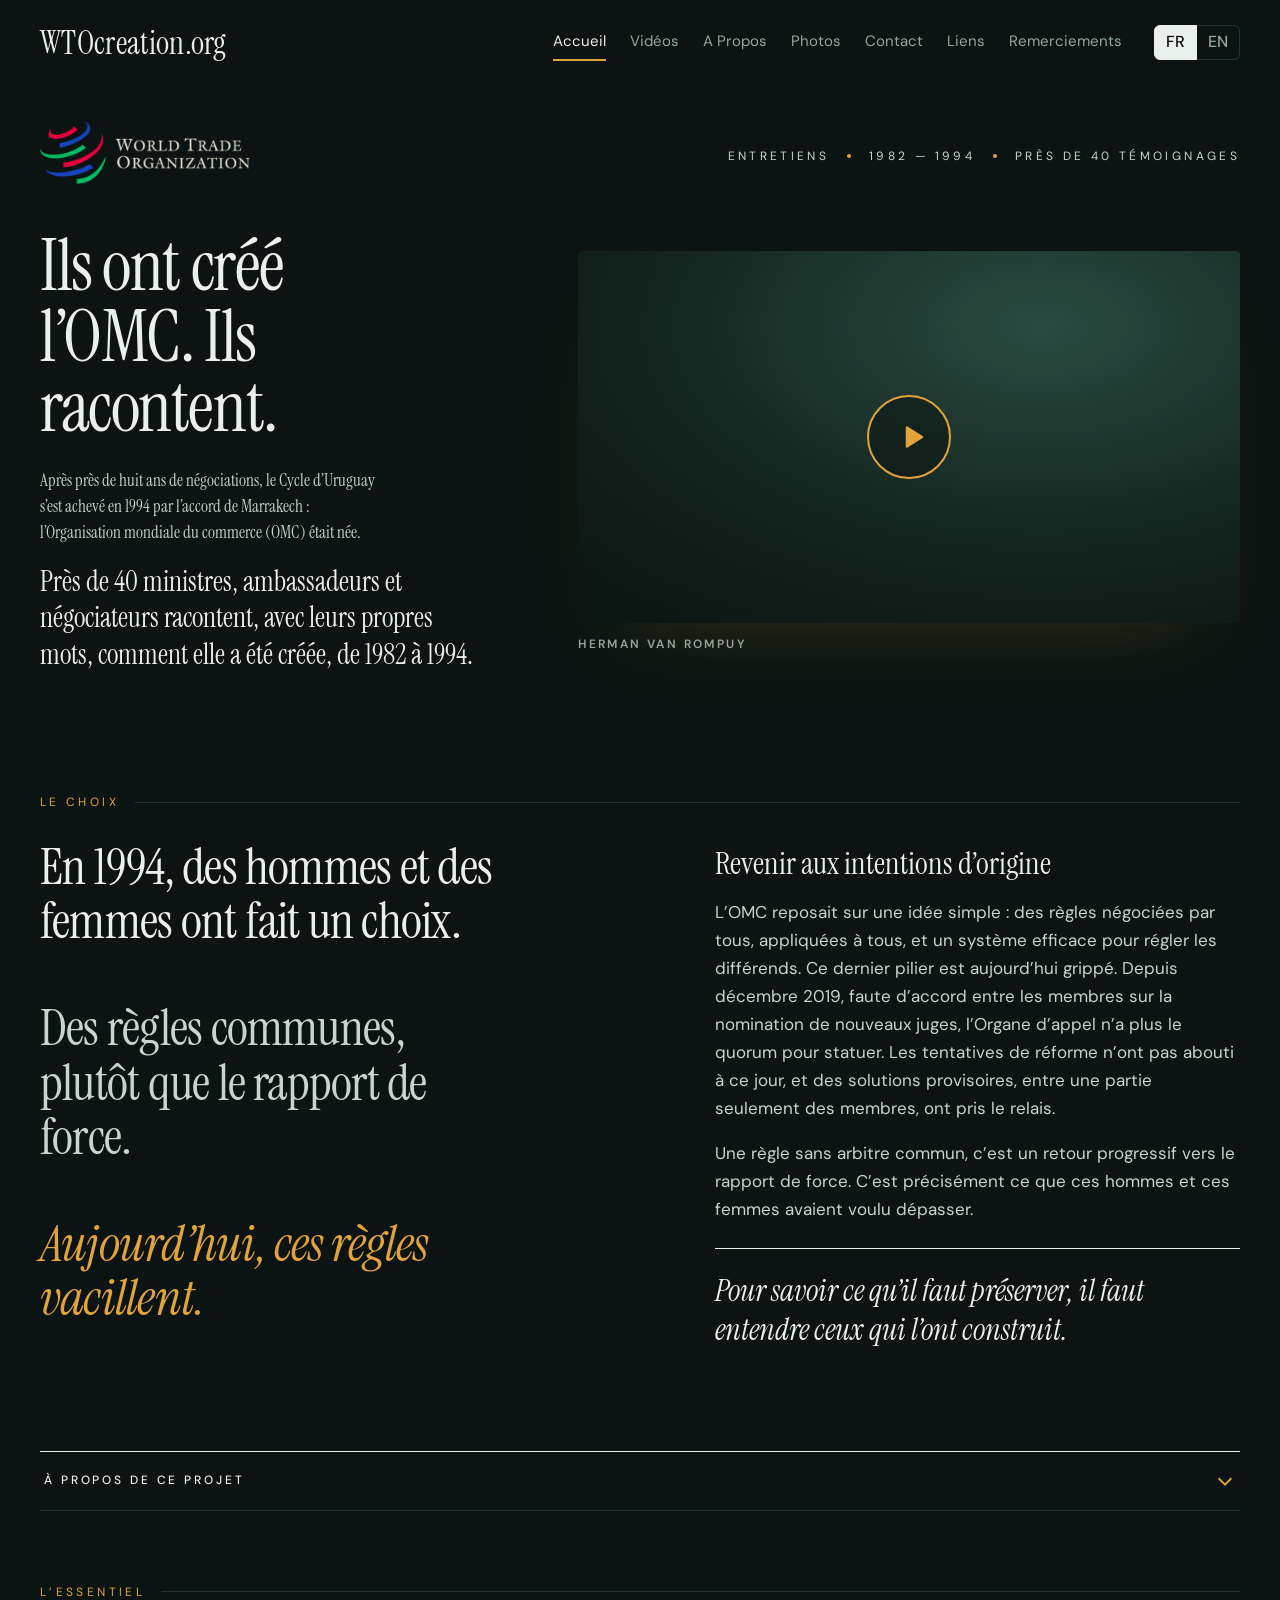
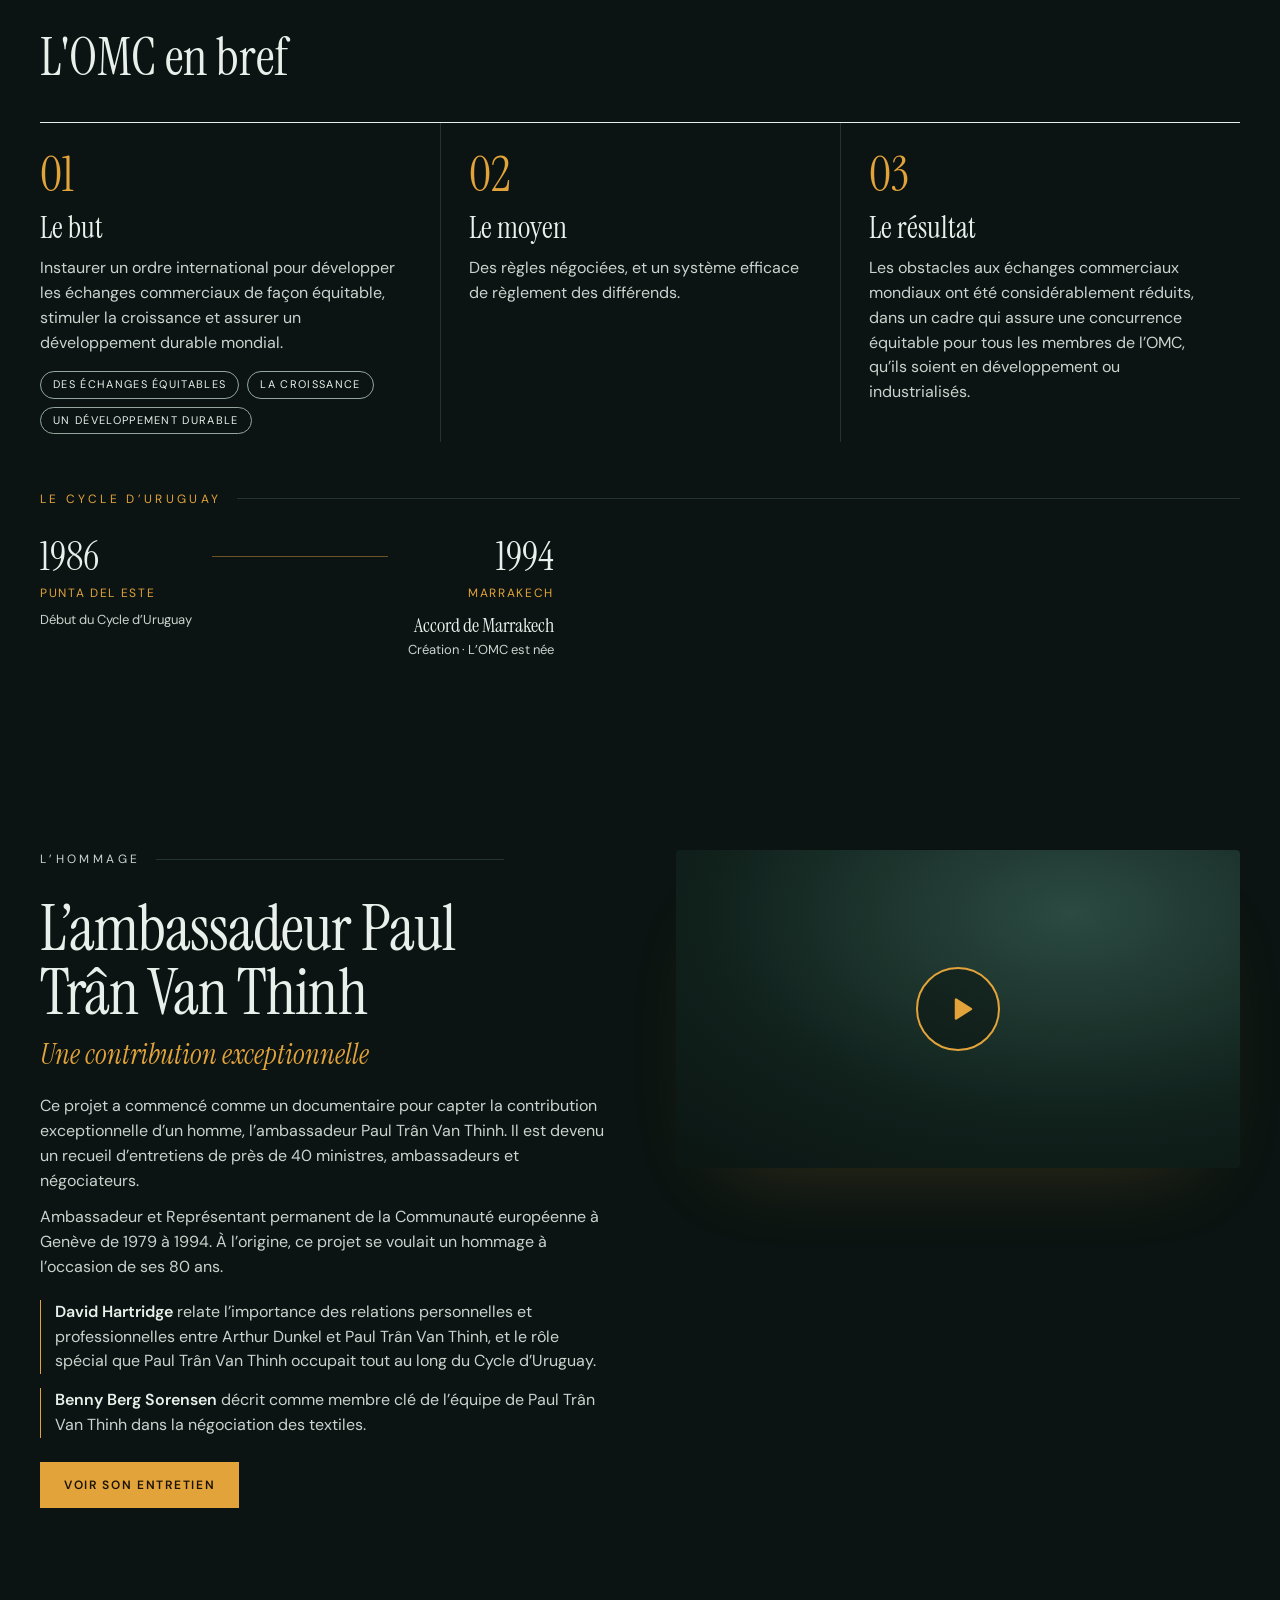
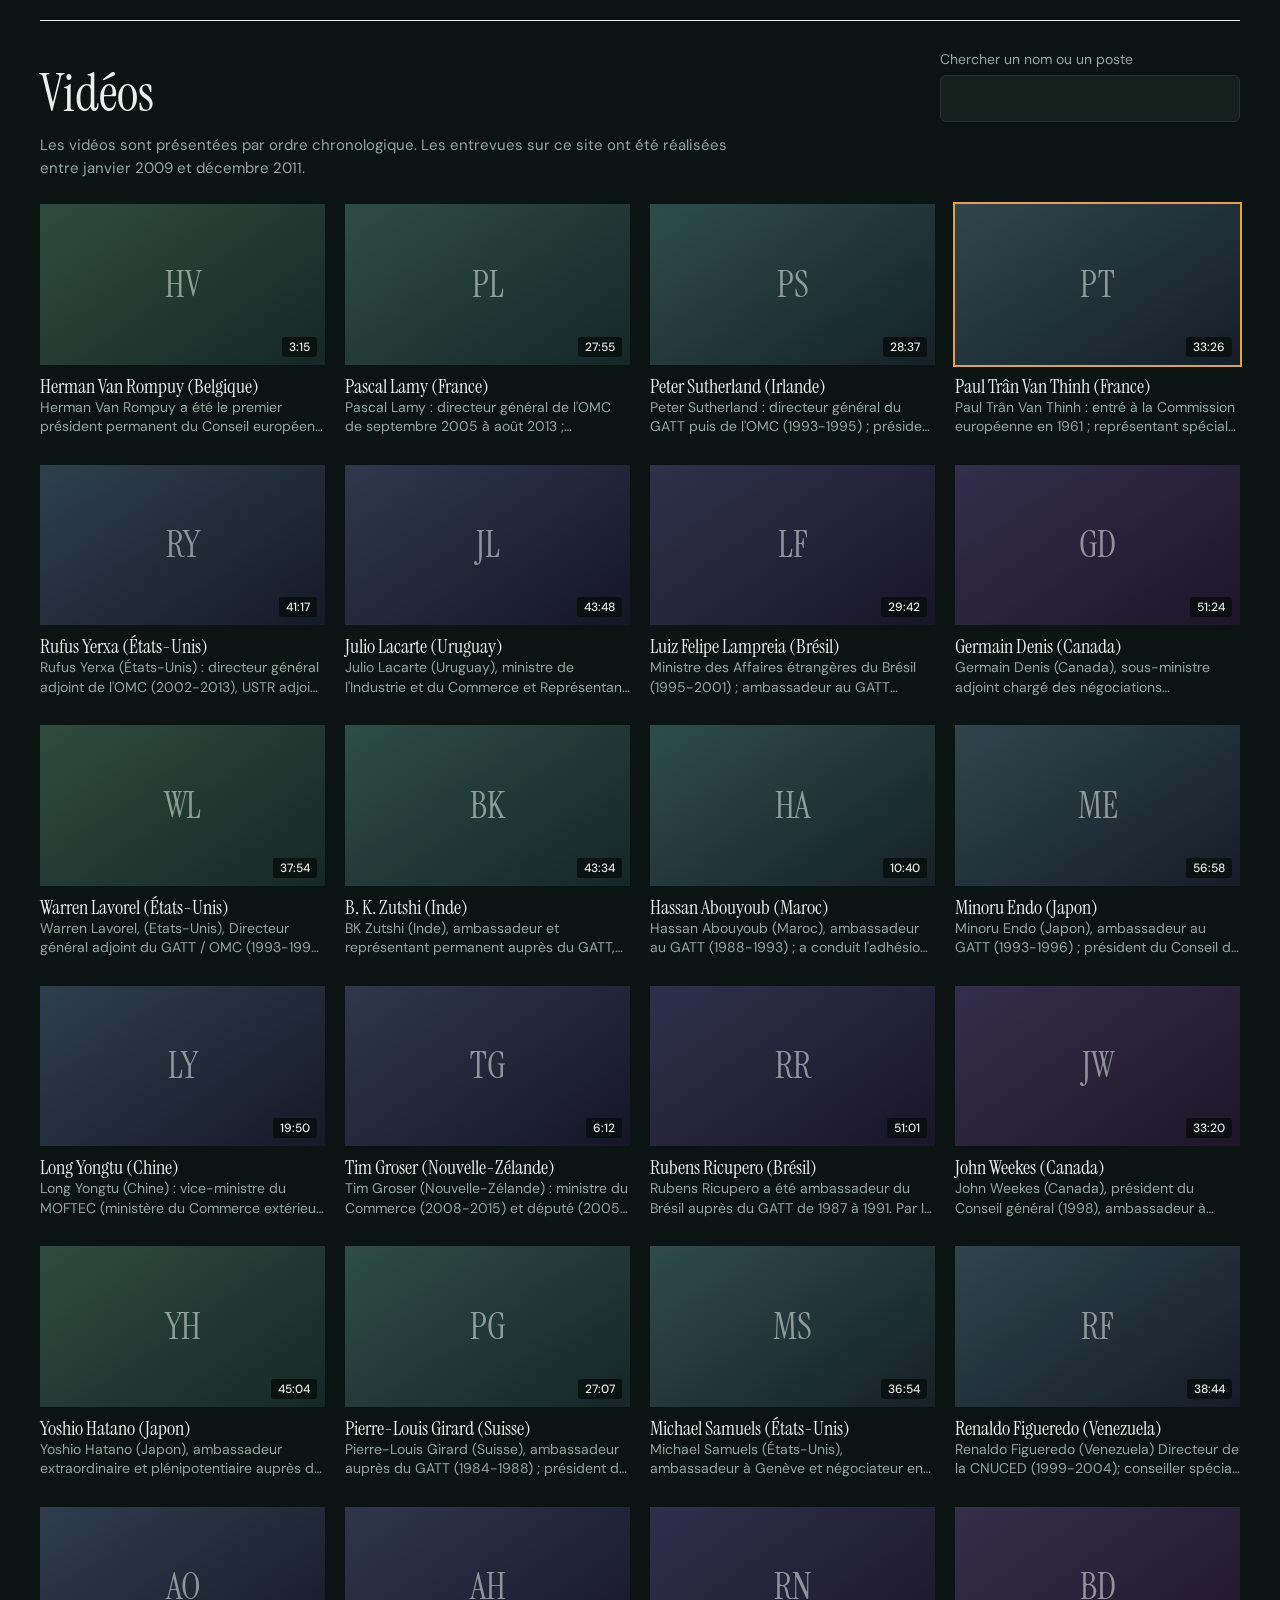
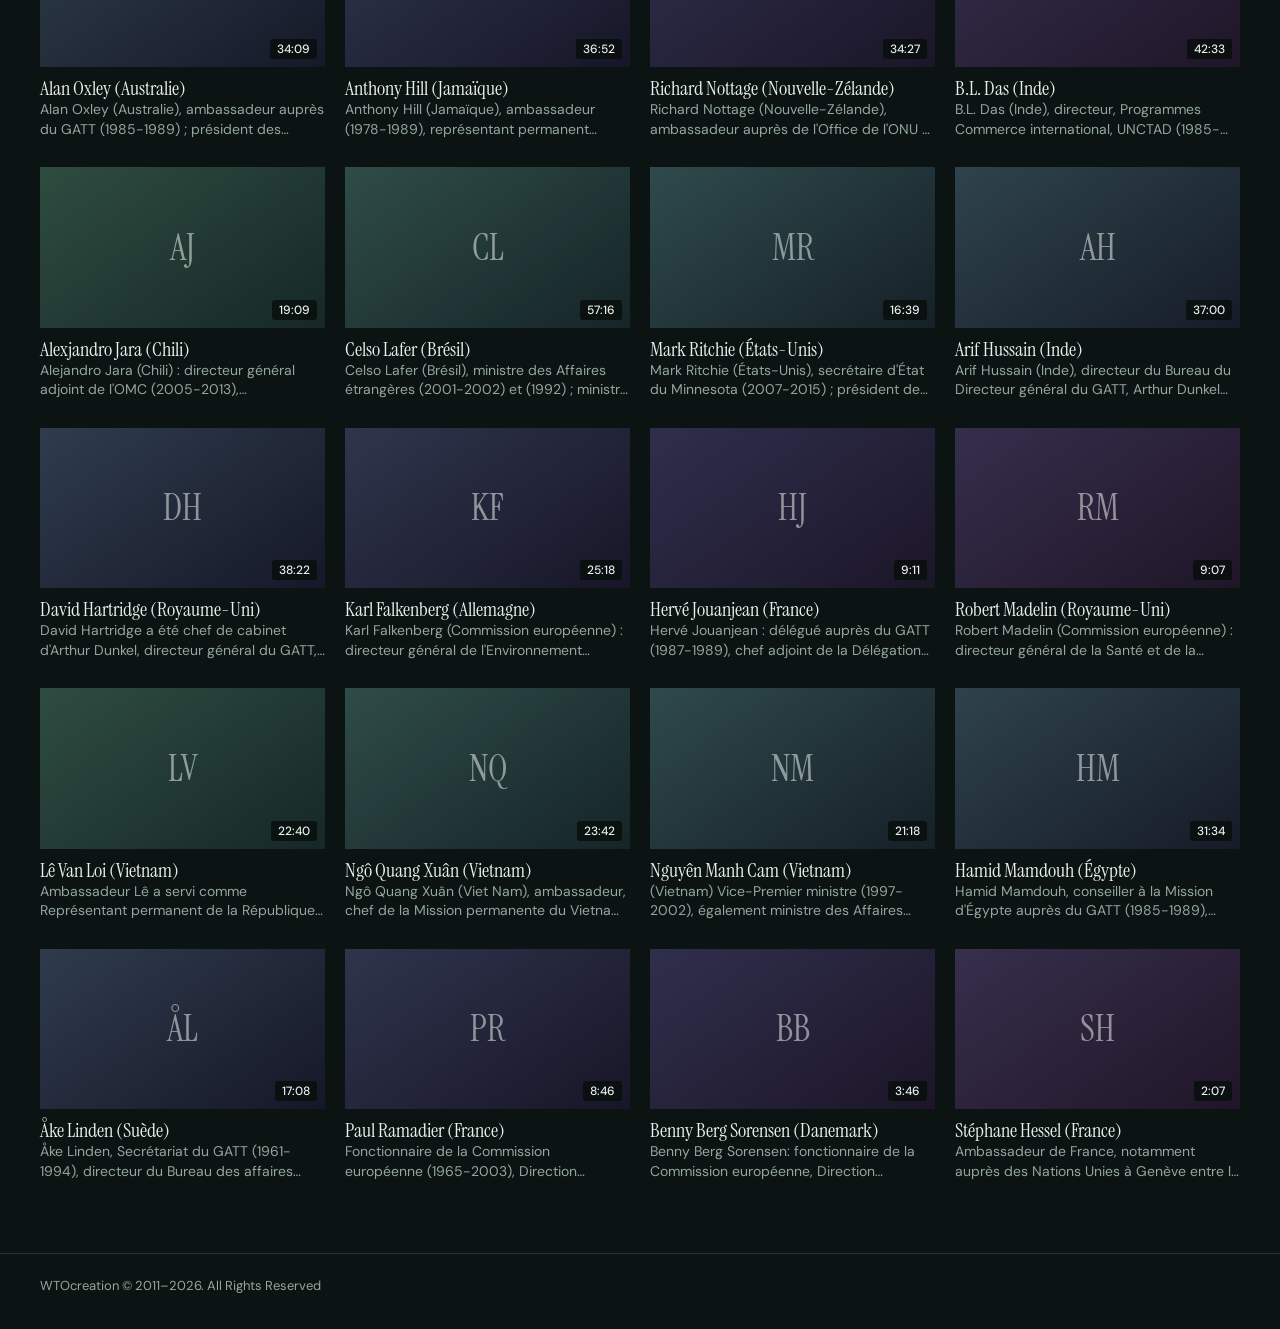
==== commit ba1bb934: "Accueil : nouvelle phrase d'introduction (8 ans, Marrakech, OMC née), phrase des 40 témoignages plus" ====
--- a/index.html
+++ b/index.html
@@ -15,7 +15,7 @@
 <link rel="preconnect" href="https://fonts.googleapis.com">
 <link rel="preconnect" href="https://fonts.gstatic.com" crossorigin>
 <link rel="stylesheet" href="https://fonts.googleapis.com/css2?family=DM+Sans:opsz,wght@9..40,400;9..40,500;9..40,600;9..40,700&family=Instrument+Serif:ital@0;1&display=swap">
-<link rel="stylesheet" href="assets/site.css?v=20261112i">
+<link rel="stylesheet" href="assets/site.css?v=20261112j">
 </head>
 <body>
 <div class="site" id="site">
@@ -32,7 +32,7 @@
   <main class="page" id="view" tabindex="-1"><noscript><p>Ce site a besoin de JavaScript pour afficher son contenu.</p></noscript></main>
   <footer class="foot">WTOcreation © 2011–2026. All Rights Reserved</footer>
 </div>
-<script src="assets/data.js?v=20261112i"></script>
-<script src="assets/site.js?v=20261112i"></script>
+<script src="assets/data.js?v=20261112j"></script>
+<script src="assets/site.js?v=20261112j"></script>
 </body>
 </html>
--- a/assets/site.css
+++ b/assets/site.css
@@ -508,3 +508,4 @@
   .uru-ring { animation: none; }
   .uru-i { transform: none !important; filter: none !important; transition: opacity .2s linear !important; transition-delay: 0s !important; }
 }
+.hero .sub2 { margin-top: 18px; max-width: 34ch; font-family: var(--serif); font-size: clamp(1.375rem, 2.2cqi, 1.75rem); line-height: 1.3; color: var(--tx); }
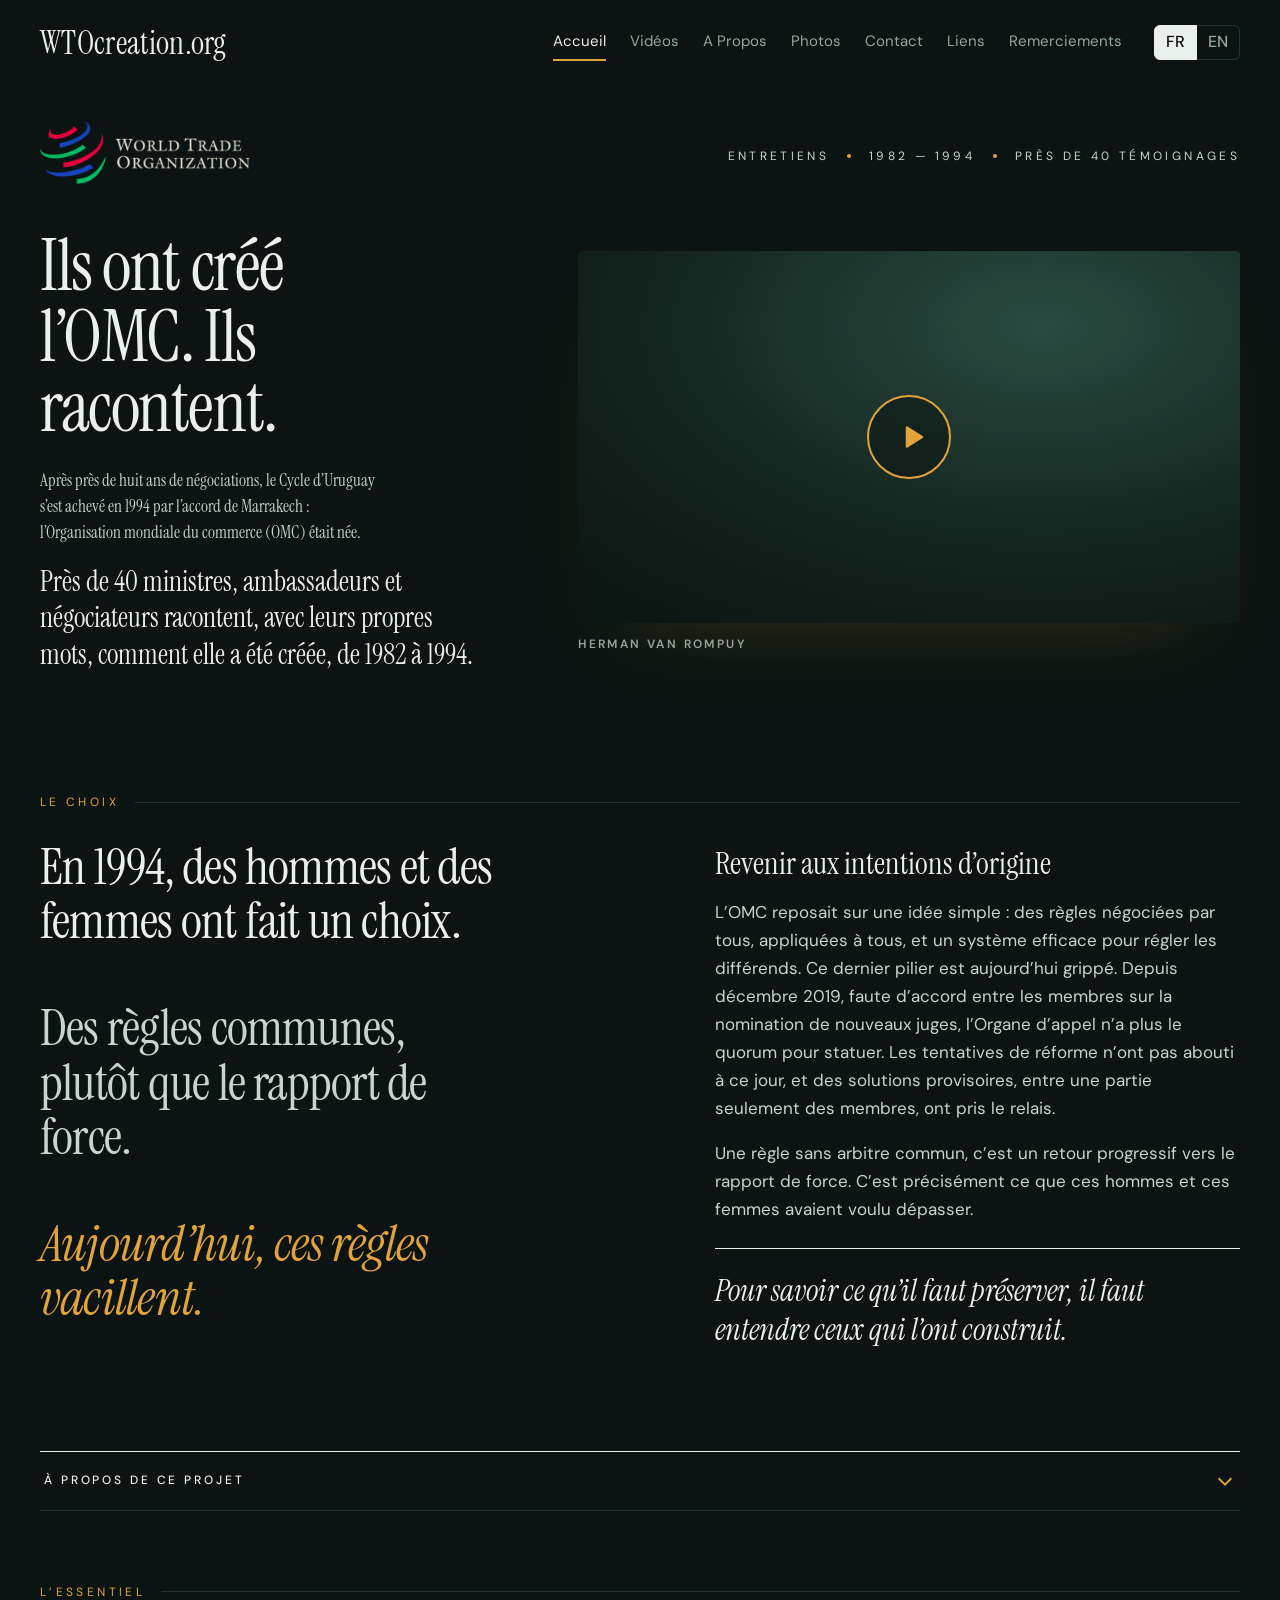
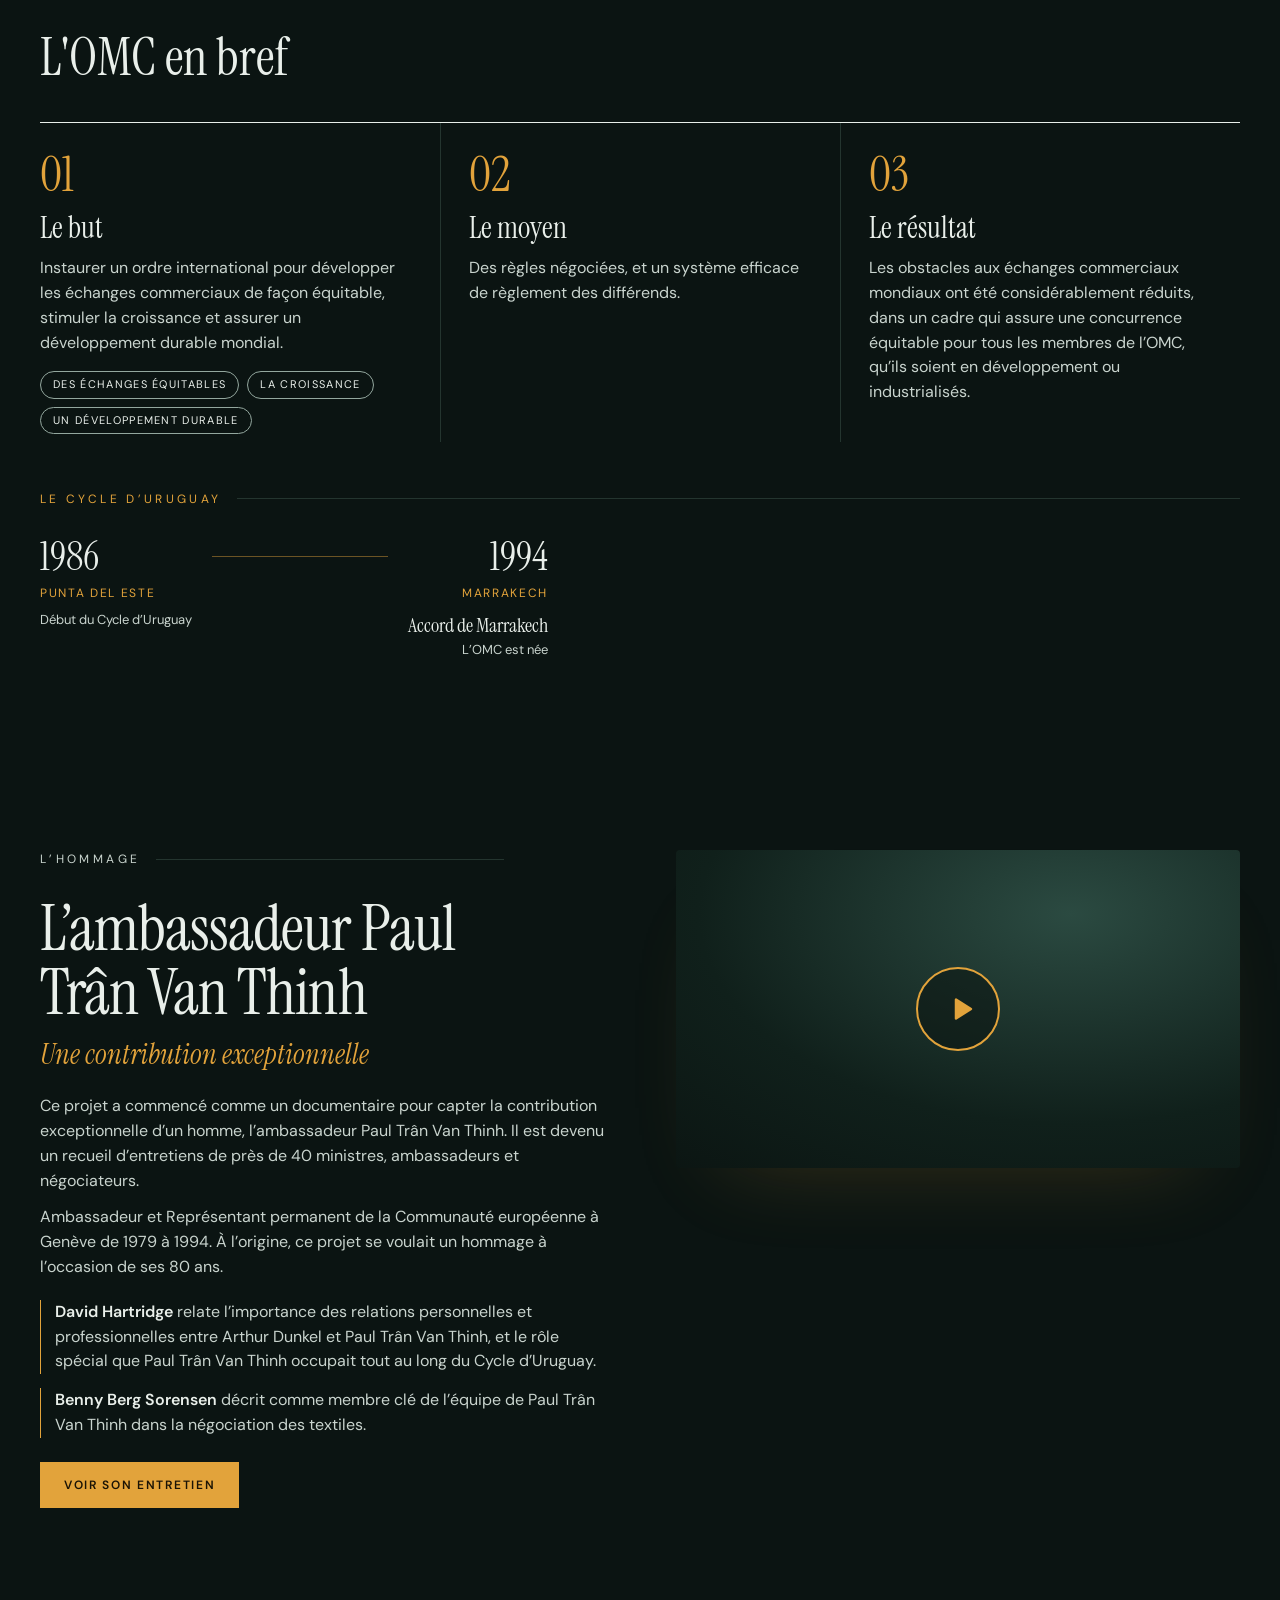
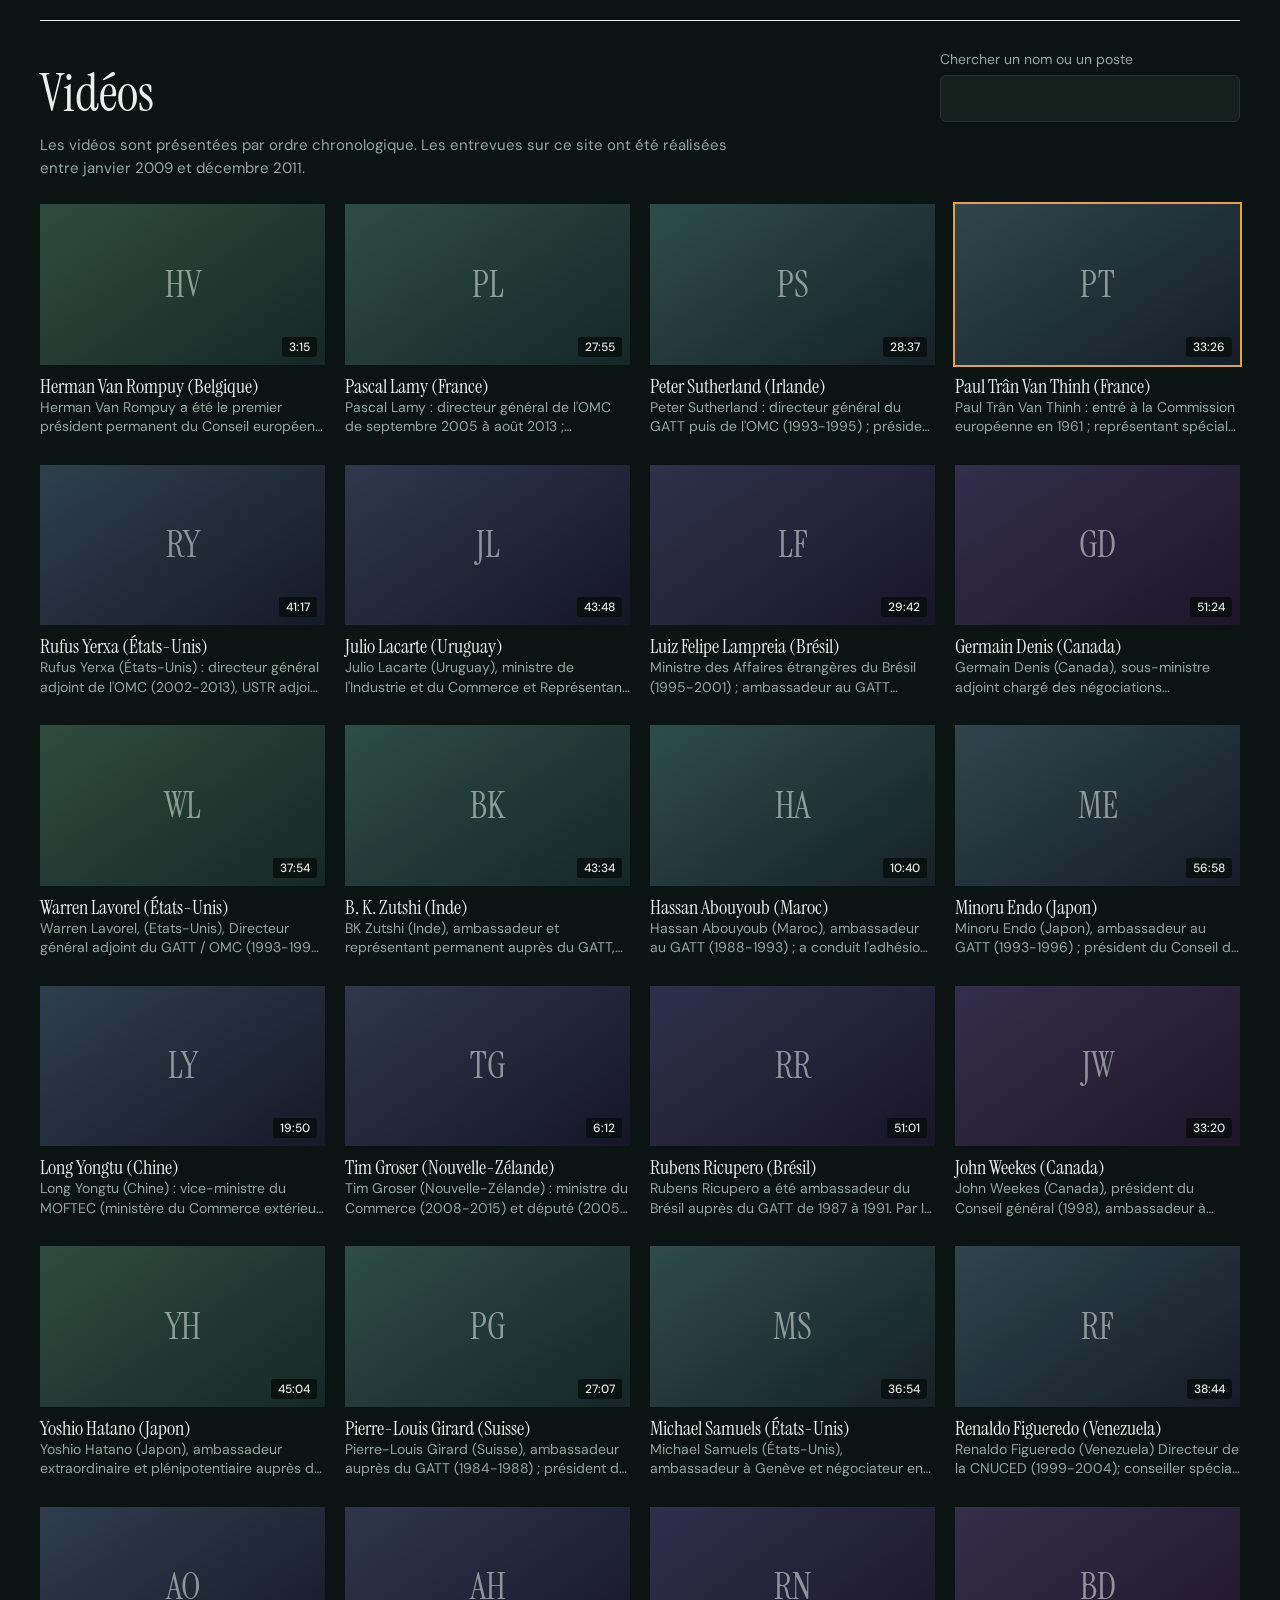
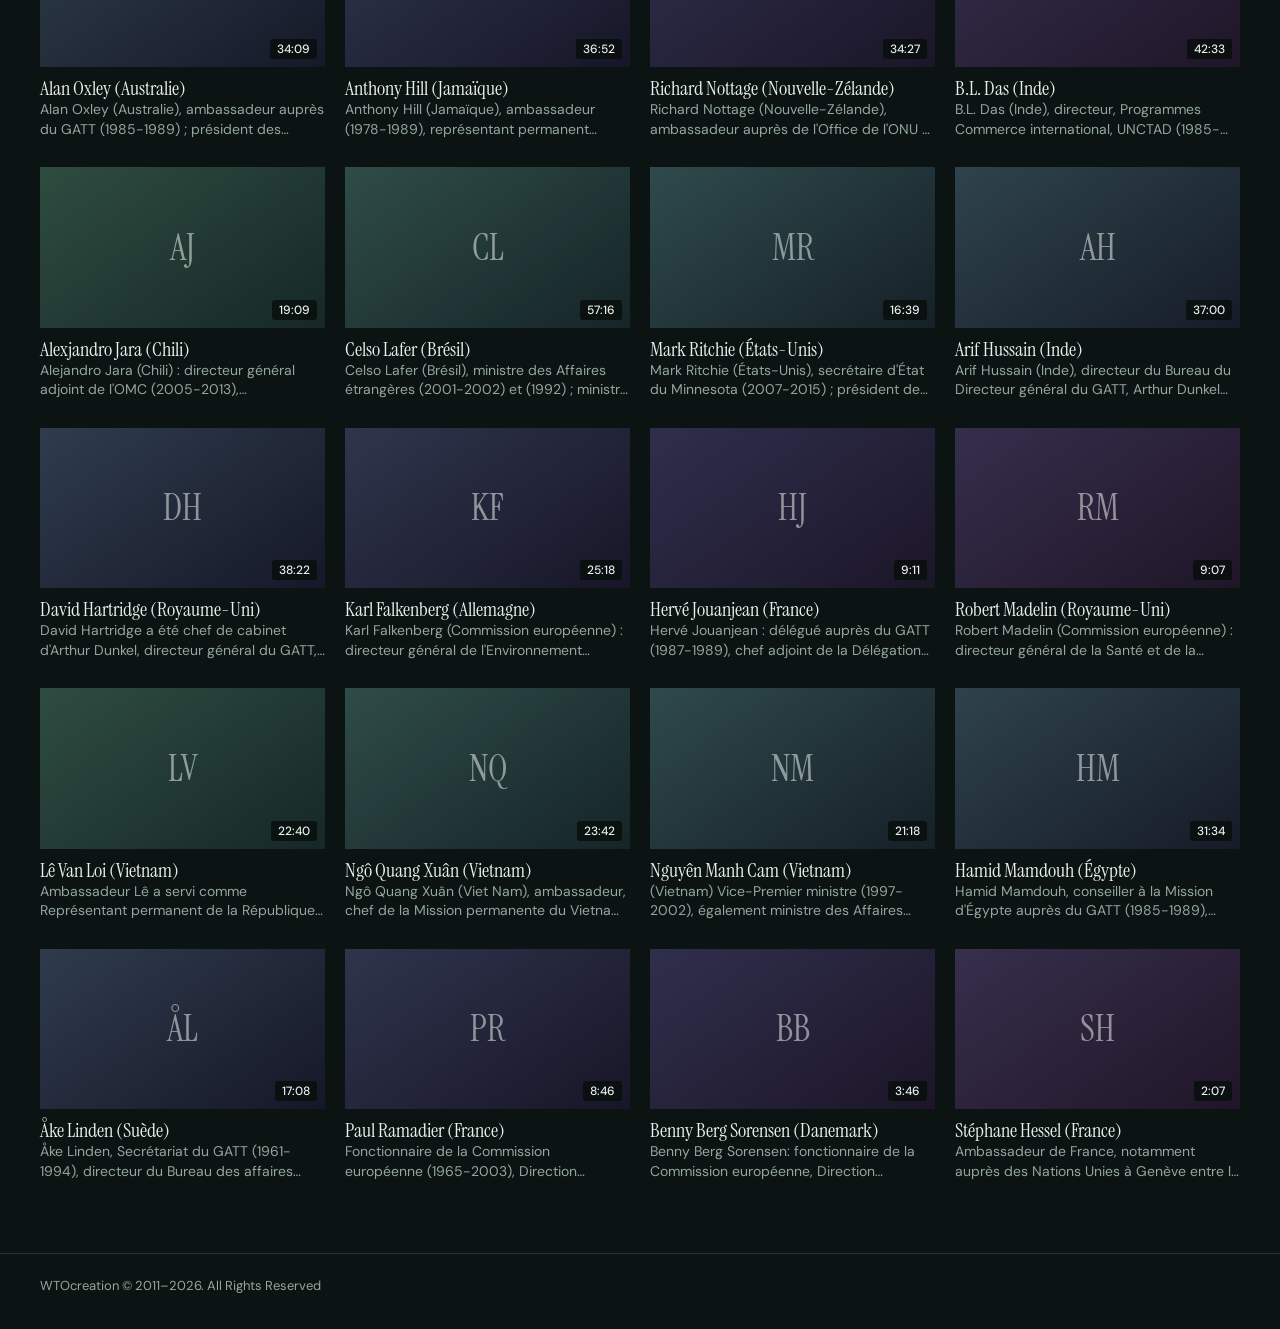
==== commit 414de263: "Chronologie : 1994, « L'OMC est née » (sans « Création ») Co-Authored-By: Claude Sonnet 5.5 <noreply" ====
--- a/index.html
+++ b/index.html
@@ -15,7 +15,7 @@
 <link rel="preconnect" href="https://fonts.googleapis.com">
 <link rel="preconnect" href="https://fonts.gstatic.com" crossorigin>
 <link rel="stylesheet" href="https://fonts.googleapis.com/css2?family=DM+Sans:opsz,wght@9..40,400;9..40,500;9..40,600;9..40,700&family=Instrument+Serif:ital@0;1&display=swap">
-<link rel="stylesheet" href="assets/site.css?v=20261112j">
+<link rel="stylesheet" href="assets/site.css?v=20261112k">
 </head>
 <body>
 <div class="site" id="site">
@@ -32,7 +32,7 @@
   <main class="page" id="view" tabindex="-1"><noscript><p>Ce site a besoin de JavaScript pour afficher son contenu.</p></noscript></main>
   <footer class="foot">WTOcreation © 2011–2026. All Rights Reserved</footer>
 </div>
-<script src="assets/data.js?v=20261112j"></script>
-<script src="assets/site.js?v=20261112j"></script>
+<script src="assets/data.js?v=20261112k"></script>
+<script src="assets/site.js?v=20261112k"></script>
 </body>
 </html>
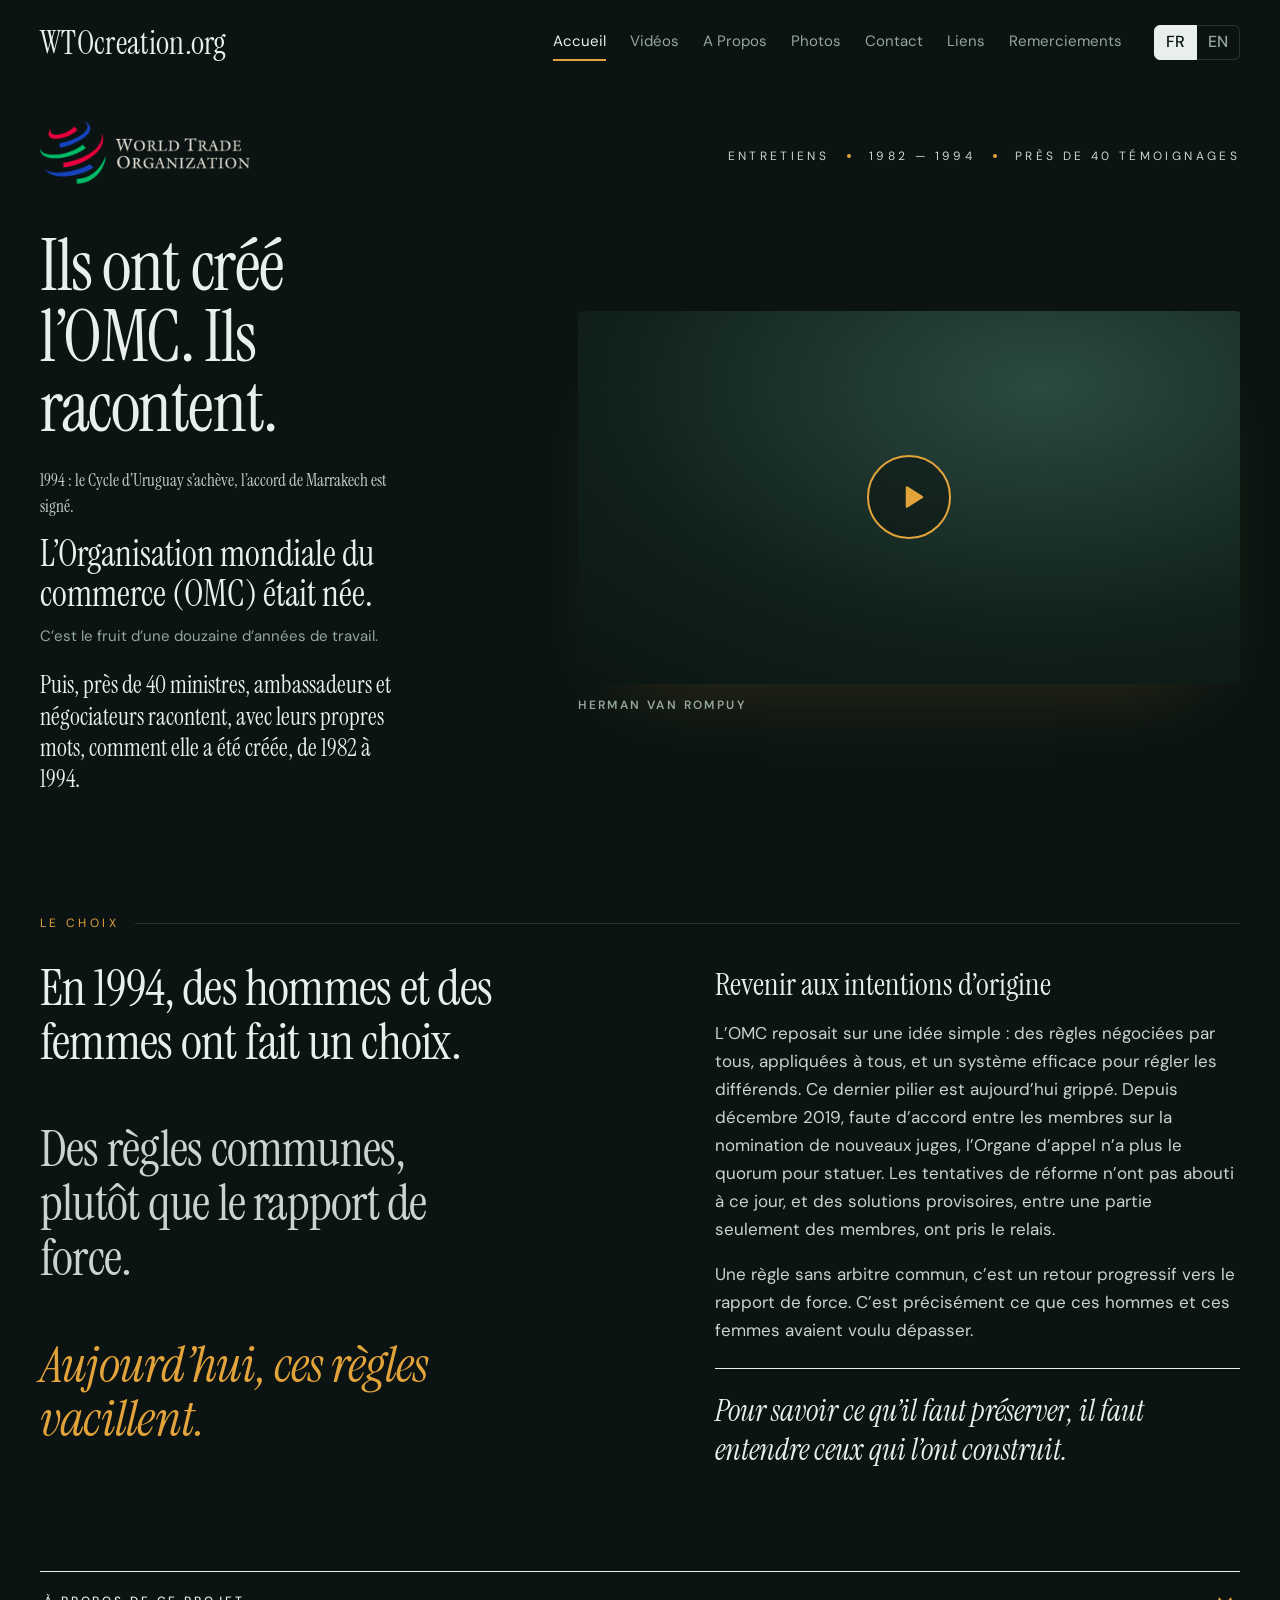
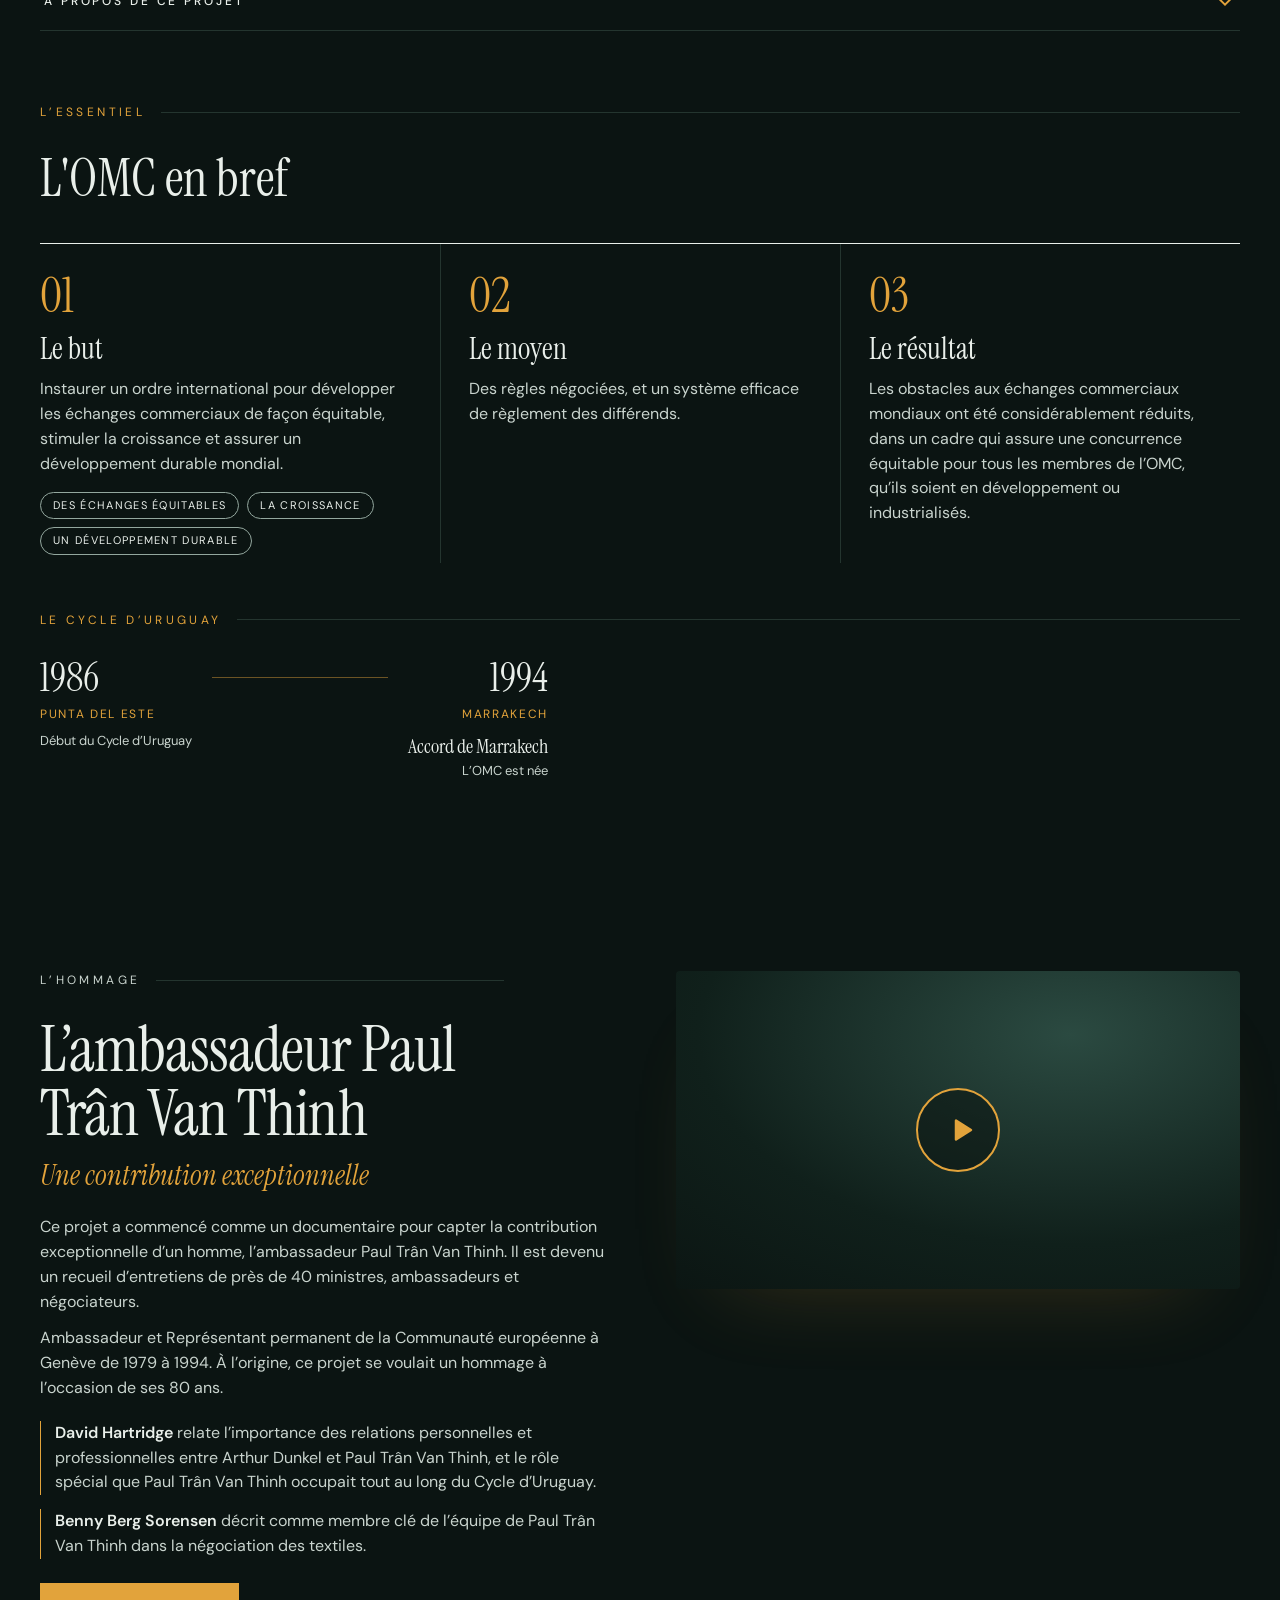
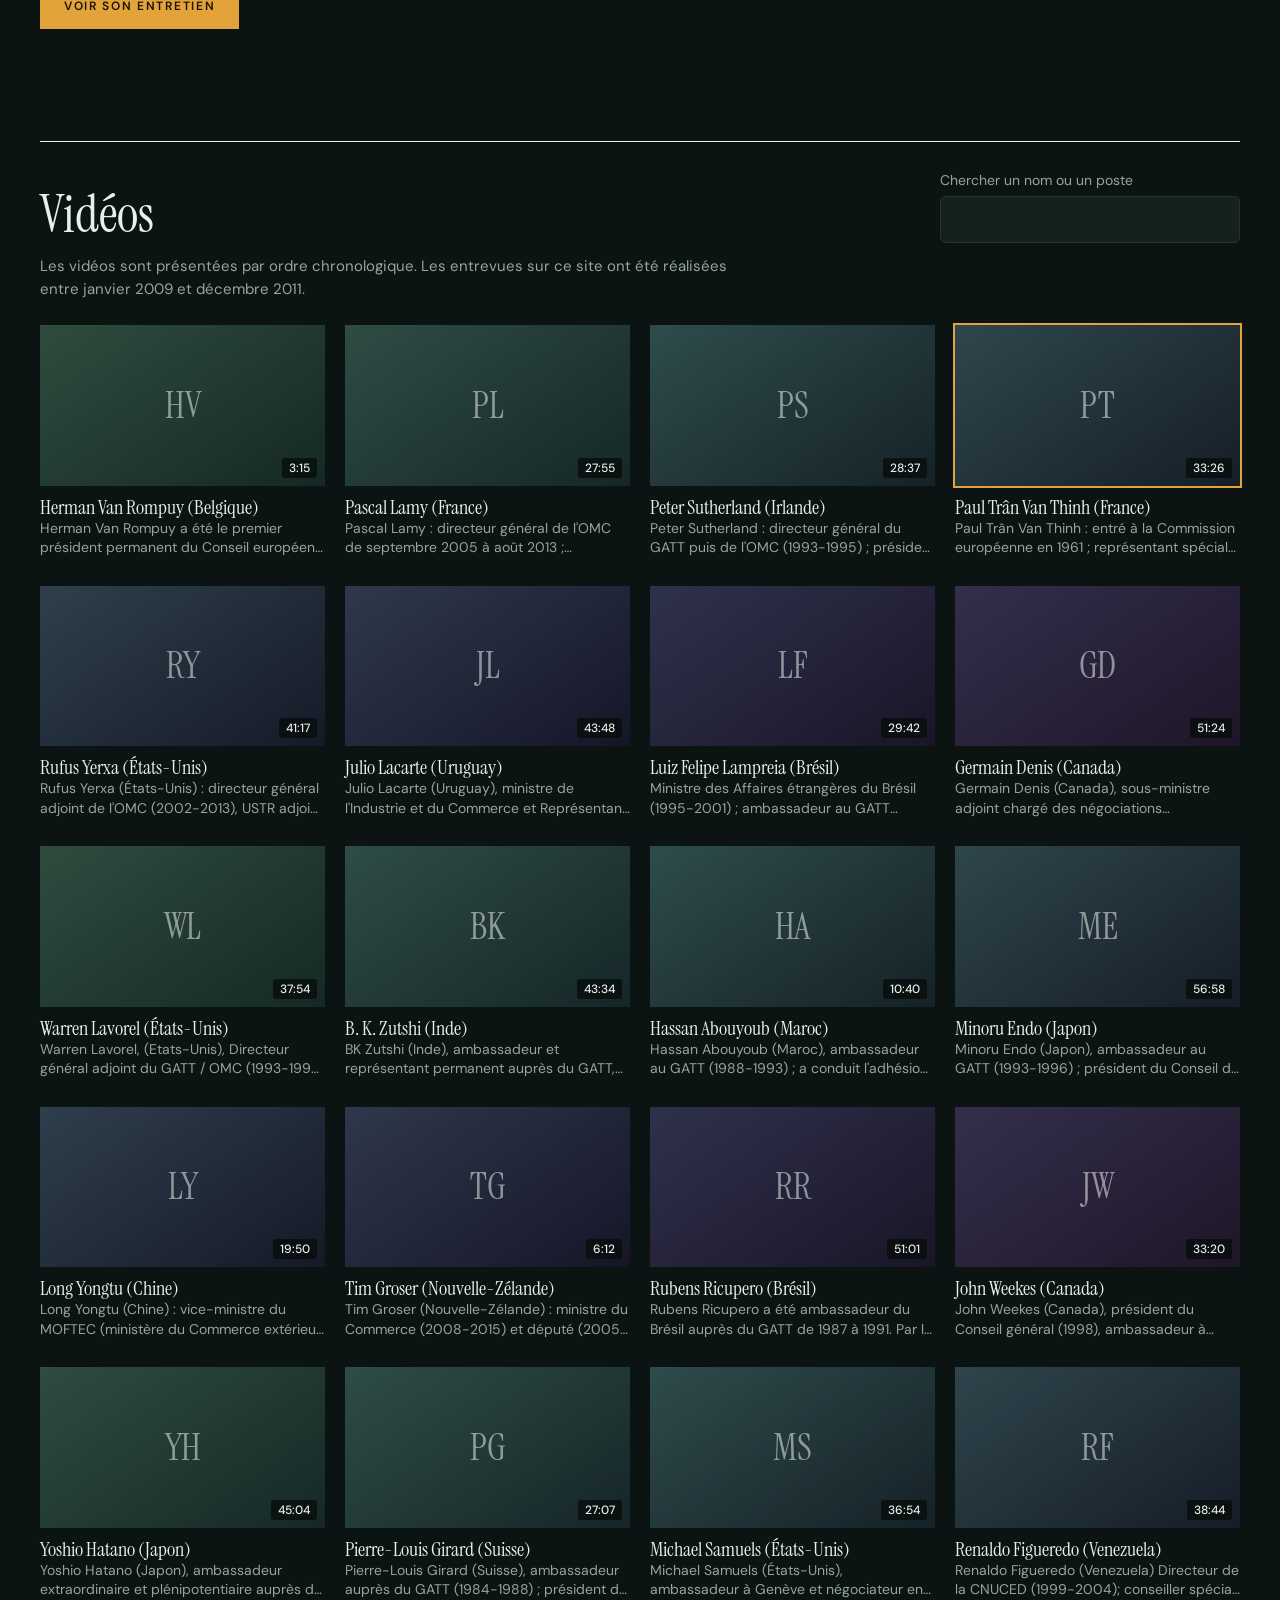
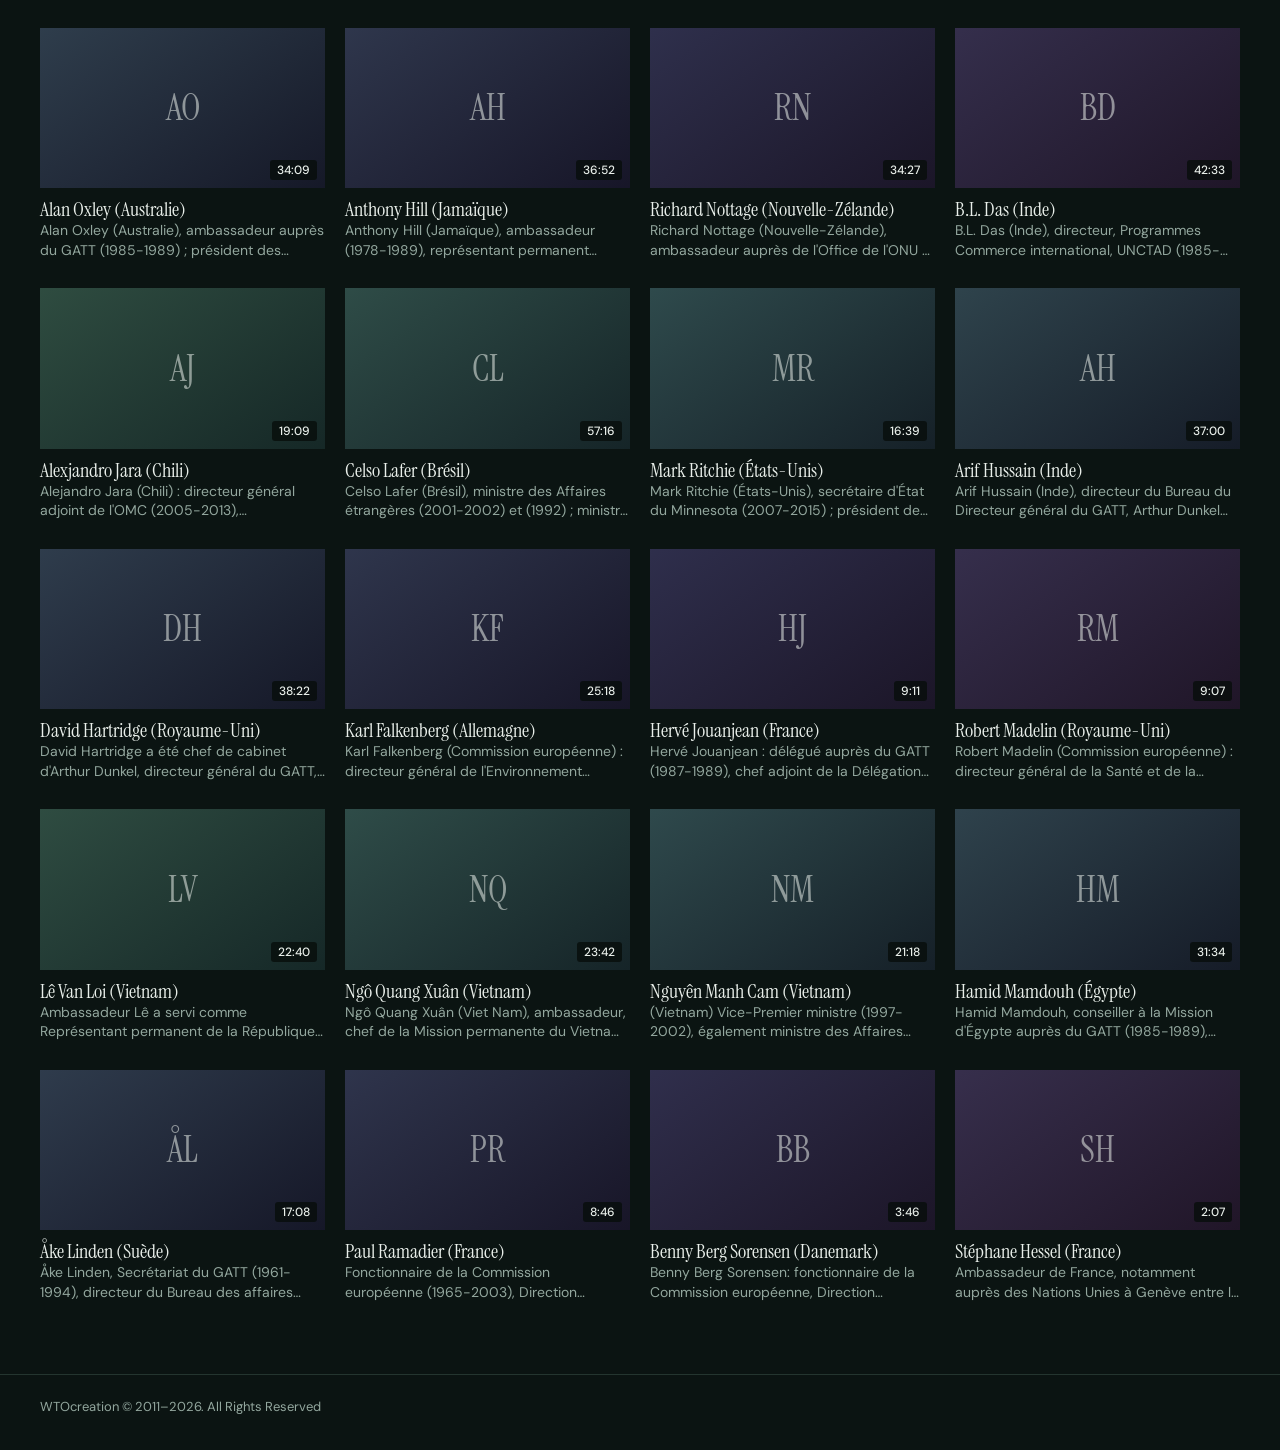
==== commit 3ccec632: "Accueil : nouvelle présentation en quatre niveaux (1994 / OMC née en grand / douzaine d'années / 40 " ====
--- a/index.html
+++ b/index.html
@@ -15,7 +15,7 @@
 <link rel="preconnect" href="https://fonts.googleapis.com">
 <link rel="preconnect" href="https://fonts.gstatic.com" crossorigin>
 <link rel="stylesheet" href="https://fonts.googleapis.com/css2?family=DM+Sans:opsz,wght@9..40,400;9..40,500;9..40,600;9..40,700&family=Instrument+Serif:ital@0;1&display=swap">
-<link rel="stylesheet" href="assets/site.css?v=20261112k">
+<link rel="stylesheet" href="assets/site.css?v=20261112m">
 </head>
 <body>
 <div class="site" id="site">
@@ -32,7 +32,7 @@
   <main class="page" id="view" tabindex="-1"><noscript><p>Ce site a besoin de JavaScript pour afficher son contenu.</p></noscript></main>
   <footer class="foot">WTOcreation © 2011–2026. All Rights Reserved</footer>
 </div>
-<script src="assets/data.js?v=20261112k"></script>
-<script src="assets/site.js?v=20261112k"></script>
+<script src="assets/data.js?v=20261112m"></script>
+<script src="assets/site.js?v=20261112m"></script>
 </body>
 </html>
--- a/assets/site.css
+++ b/assets/site.css
@@ -509,3 +509,6 @@
   .uru-i { transform: none !important; filter: none !important; transition: opacity .2s linear !important; transition-delay: 0s !important; }
 }
 .hero .sub2 { margin-top: 18px; max-width: 34ch; font-family: var(--serif); font-size: clamp(1.375rem, 2.2cqi, 1.75rem); line-height: 1.3; color: var(--tx); }
+.hero .sub-big { margin-top: 14px; max-width: 22ch; font-size: clamp(1.75rem, 2.8cqi, 2.375rem); line-height: 1.12; color: var(--tx); }
+.hero .sub-fine { margin-top: 12px; font-family: inherit; font-size: .9375rem; line-height: 1.4; color: var(--mut); max-width: 40ch; }
+.hero .sub2 { margin-top: 22px; font-size: clamp(1.25rem, 1.9cqi, 1.5rem); }
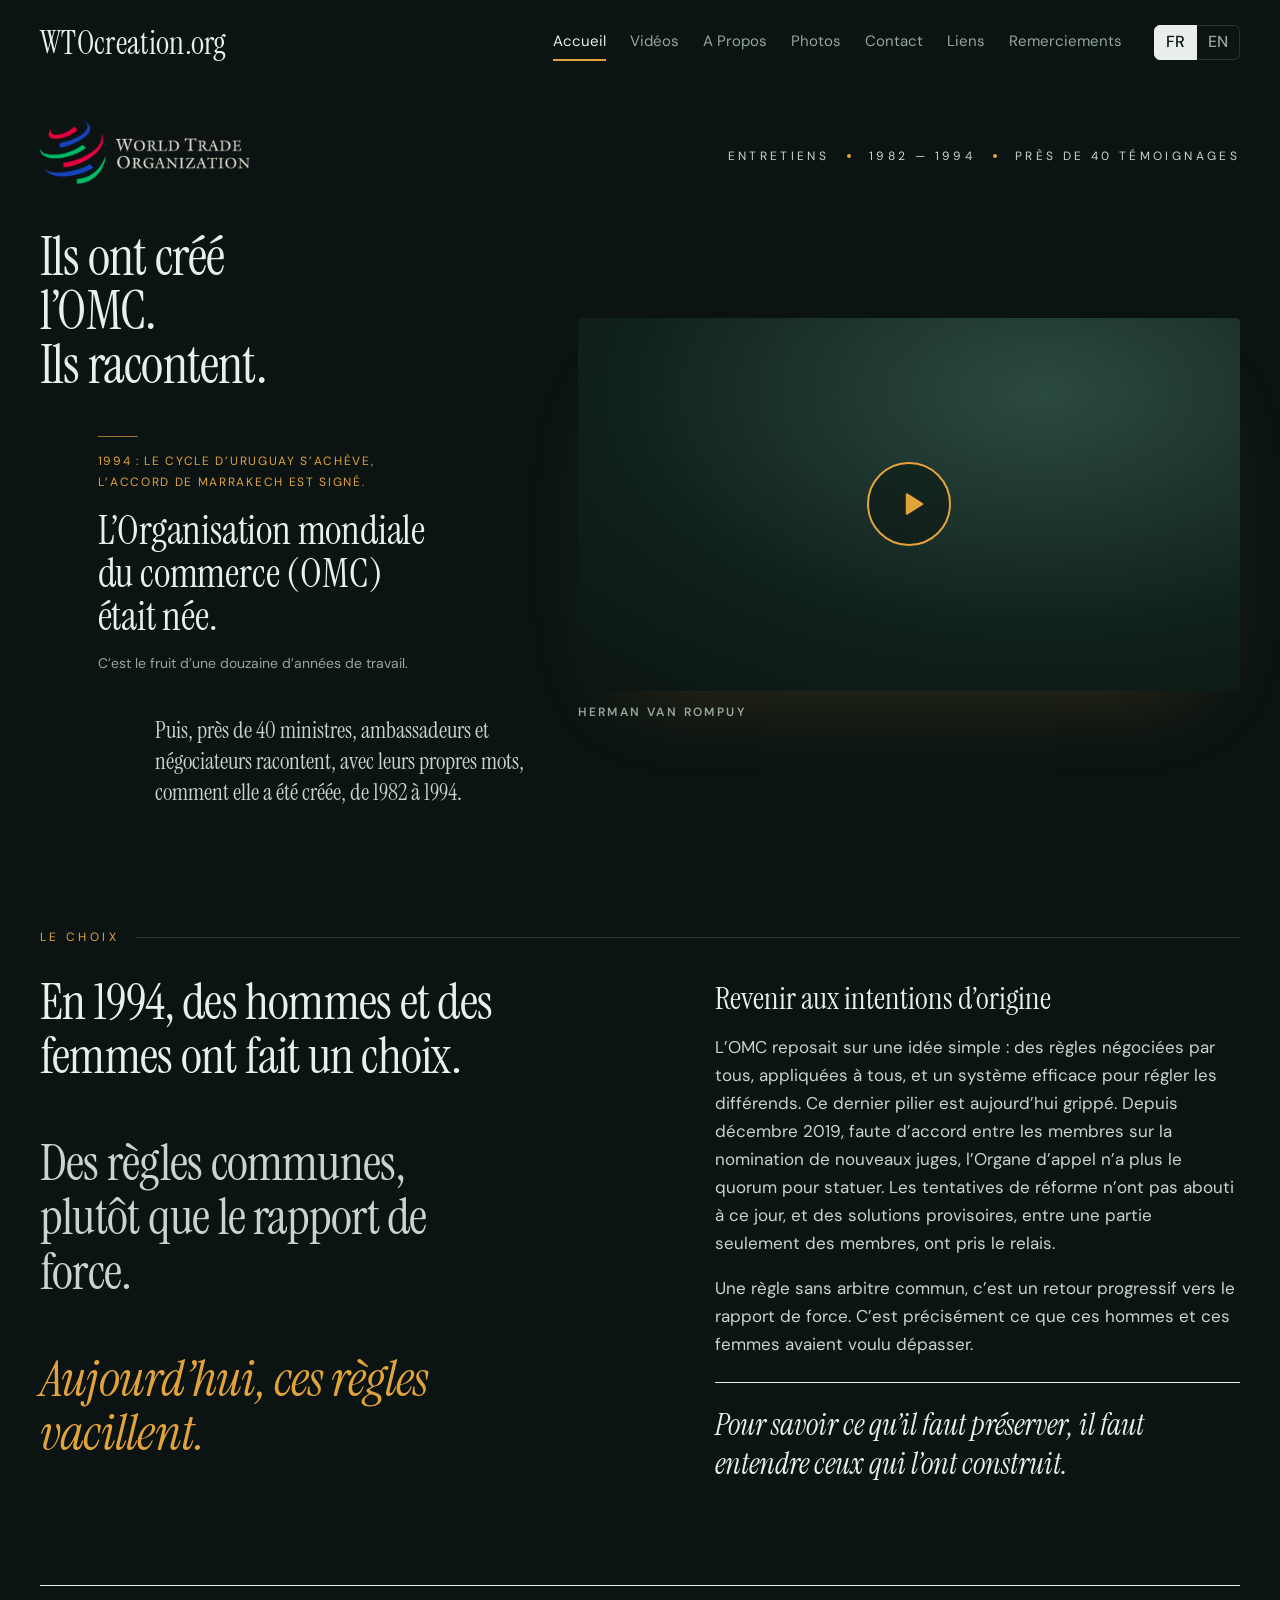
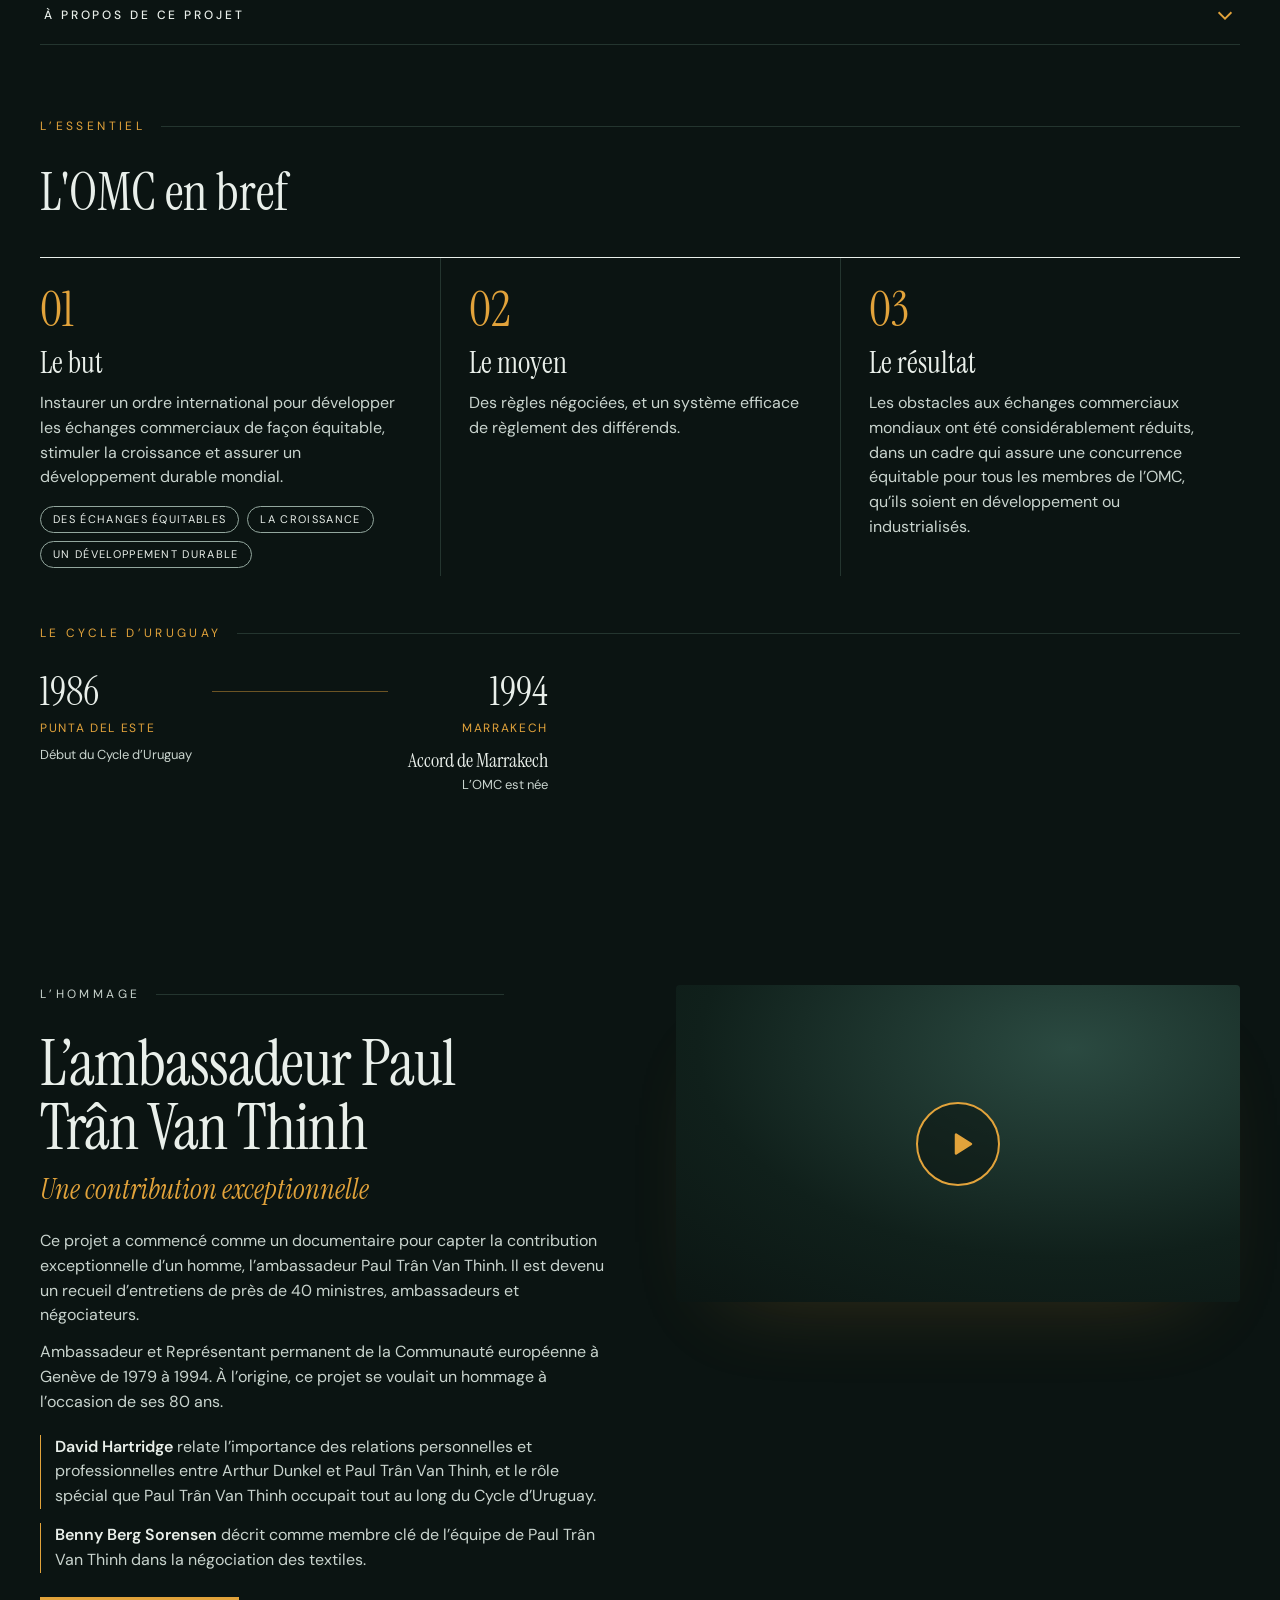
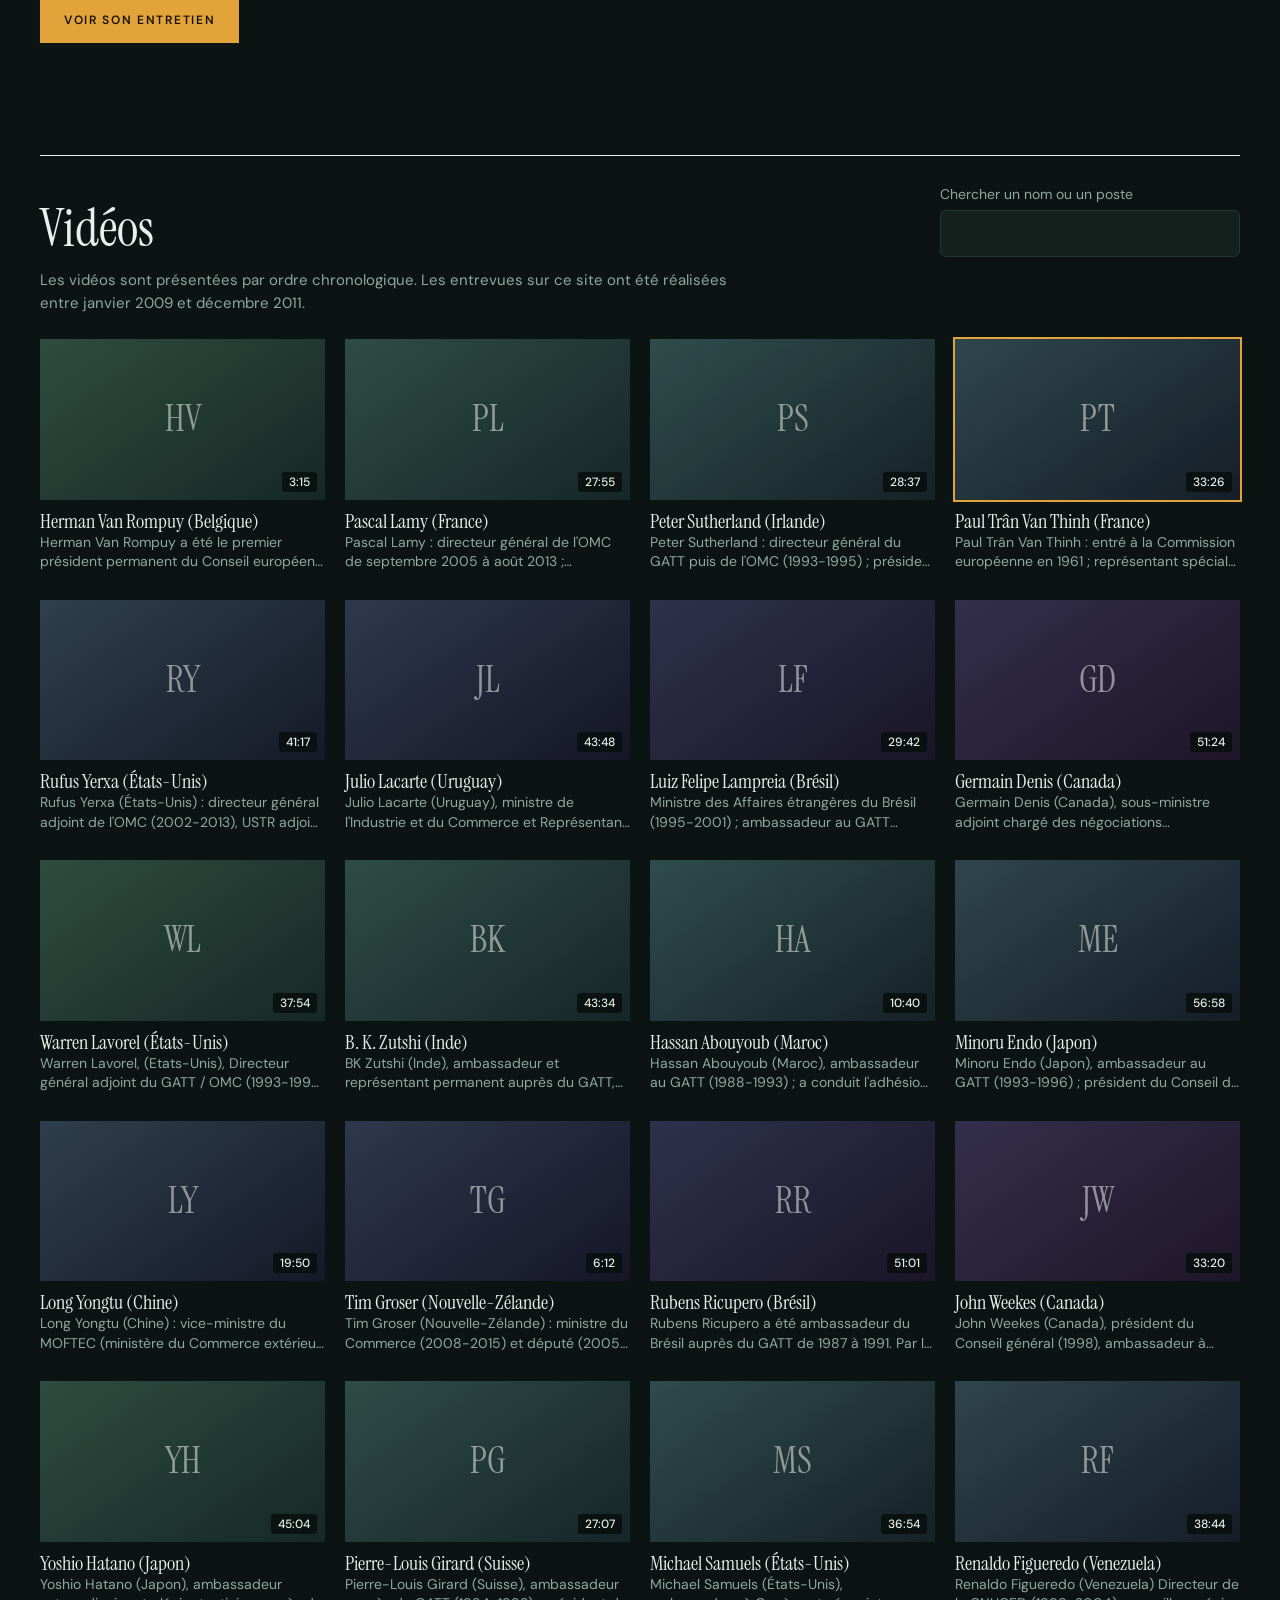
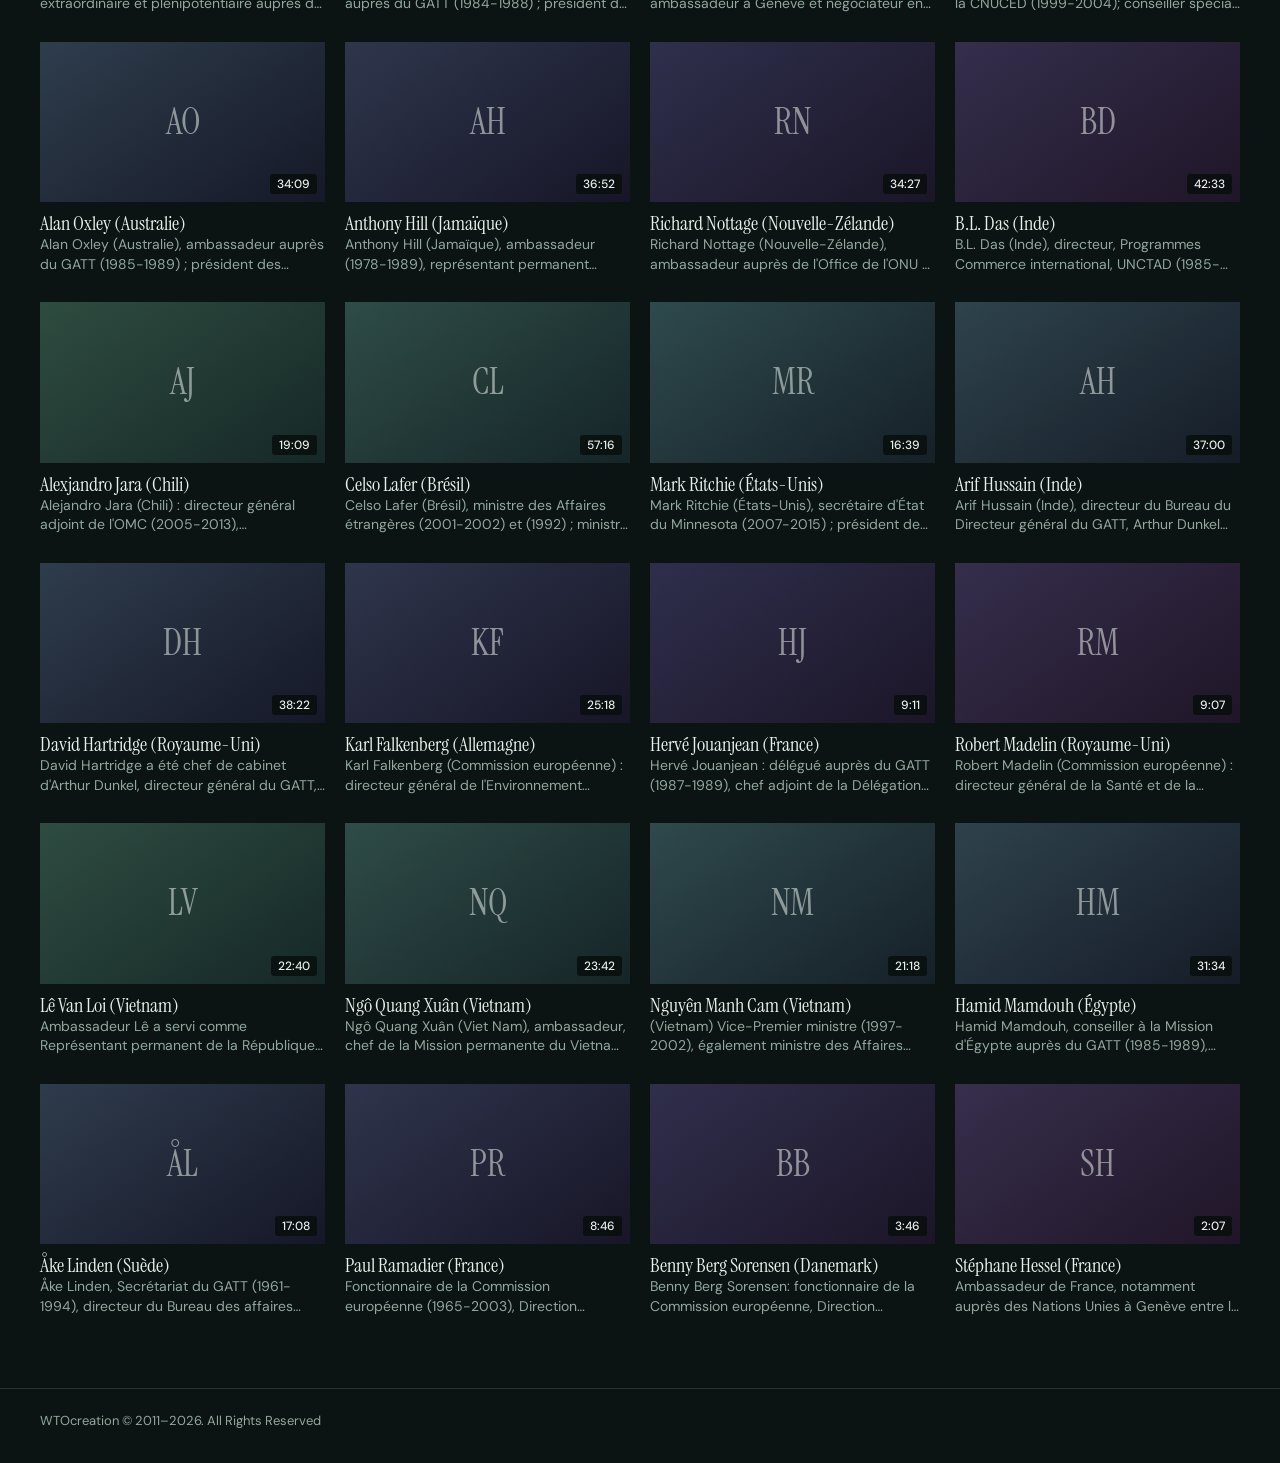
==== commit 58cf247f: "Accueil : échelle typographique harmonisée et composition décentrée du texte d'introduction Co-Autho" ====
--- a/index.html
+++ b/index.html
@@ -15,7 +15,7 @@
 <link rel="preconnect" href="https://fonts.googleapis.com">
 <link rel="preconnect" href="https://fonts.gstatic.com" crossorigin>
 <link rel="stylesheet" href="https://fonts.googleapis.com/css2?family=DM+Sans:opsz,wght@9..40,400;9..40,500;9..40,600;9..40,700&family=Instrument+Serif:ital@0;1&display=swap">
-<link rel="stylesheet" href="assets/site.css?v=20261112m">
+<link rel="stylesheet" href="assets/site.css?v=20261112n">
 </head>
 <body>
 <div class="site" id="site">
@@ -32,7 +32,7 @@
   <main class="page" id="view" tabindex="-1"><noscript><p>Ce site a besoin de JavaScript pour afficher son contenu.</p></noscript></main>
   <footer class="foot">WTOcreation © 2011–2026. All Rights Reserved</footer>
 </div>
-<script src="assets/data.js?v=20261112m"></script>
-<script src="assets/site.js?v=20261112m"></script>
+<script src="assets/data.js?v=20261112n"></script>
+<script src="assets/site.js?v=20261112n"></script>
 </body>
 </html>
--- a/assets/site.css
+++ b/assets/site.css
@@ -508,7 +508,19 @@
   .uru-ring { animation: none; }
   .uru-i { transform: none !important; filter: none !important; transition: opacity .2s linear !important; transition-delay: 0s !important; }
 }
-.hero .sub2 { margin-top: 18px; max-width: 34ch; font-family: var(--serif); font-size: clamp(1.375rem, 2.2cqi, 1.75rem); line-height: 1.3; color: var(--tx); }
-.hero .sub-big { margin-top: 14px; max-width: 22ch; font-size: clamp(1.75rem, 2.8cqi, 2.375rem); line-height: 1.12; color: var(--tx); }
-.hero .sub-fine { margin-top: 12px; font-family: inherit; font-size: .9375rem; line-height: 1.4; color: var(--mut); max-width: 40ch; }
-.hero .sub2 { margin-top: 22px; font-size: clamp(1.25rem, 1.9cqi, 1.5rem); }
+/* Accueil : échelle typographique (≈ ×1,5) et composition décentrée */
+.hero h1 { font-size: clamp(2.5rem, 4.2cqi, 3.875rem); line-height: 1; letter-spacing: -.015em; max-width: 10ch; margin: 0 0 clamp(28px, 3.4cqi, 44px); }
+.hero .sub, .hero .sub-big, .hero .sub-fine, .hero .sub2 { margin-left: clamp(18px, 4.5cqi, 72px); }
+.hero .sub { position: relative; margin-top: 0; max-width: 42ch; font-family: var(--sans); font-size: .75rem; line-height: 1.7; letter-spacing: .14em; text-transform: uppercase; color: var(--amber); }
+.hero .sub::before { content: ""; display: block; width: 2.5rem; height: 1px; background: var(--amber); opacity: .7; margin-bottom: 14px; }
+.hero .sub-big { margin-top: 18px; max-width: 19ch; font-family: var(--serif); font-size: clamp(1.875rem, 3.1cqi, 2.75rem); line-height: 1.08; letter-spacing: -.005em; text-transform: none; color: var(--tx); }
+.hero .sub-big::before { display: none; }
+.hero .sub-fine { margin-top: 14px; max-width: 44ch; font-family: var(--sans); font-size: .875rem; line-height: 1.5; letter-spacing: 0; text-transform: none; color: var(--mut); }
+.hero .sub-fine::before { display: none; }
+.hero .sub2 { margin-top: clamp(28px, 3.2cqi, 44px); margin-left: clamp(36px, 9cqi, 144px); max-width: 34ch; font-family: var(--serif); font-size: clamp(1.25rem, 1.8cqi, 1.5rem); line-height: 1.35; letter-spacing: 0; text-transform: none; color: var(--soft); }
+.hero .sub2::before { display: none; }
+@container site (max-width: 940px) {
+  .hero h1 { max-width: 12ch; font-size: clamp(2.5rem, 9cqi, 3.75rem); }
+  .hero .sub-big { font-size: clamp(1.875rem, 6.4cqi, 2.5rem); max-width: 16ch; }
+  .hero .sub2 { margin-left: clamp(36px, 12cqi, 96px); max-width: 32ch; }
+}
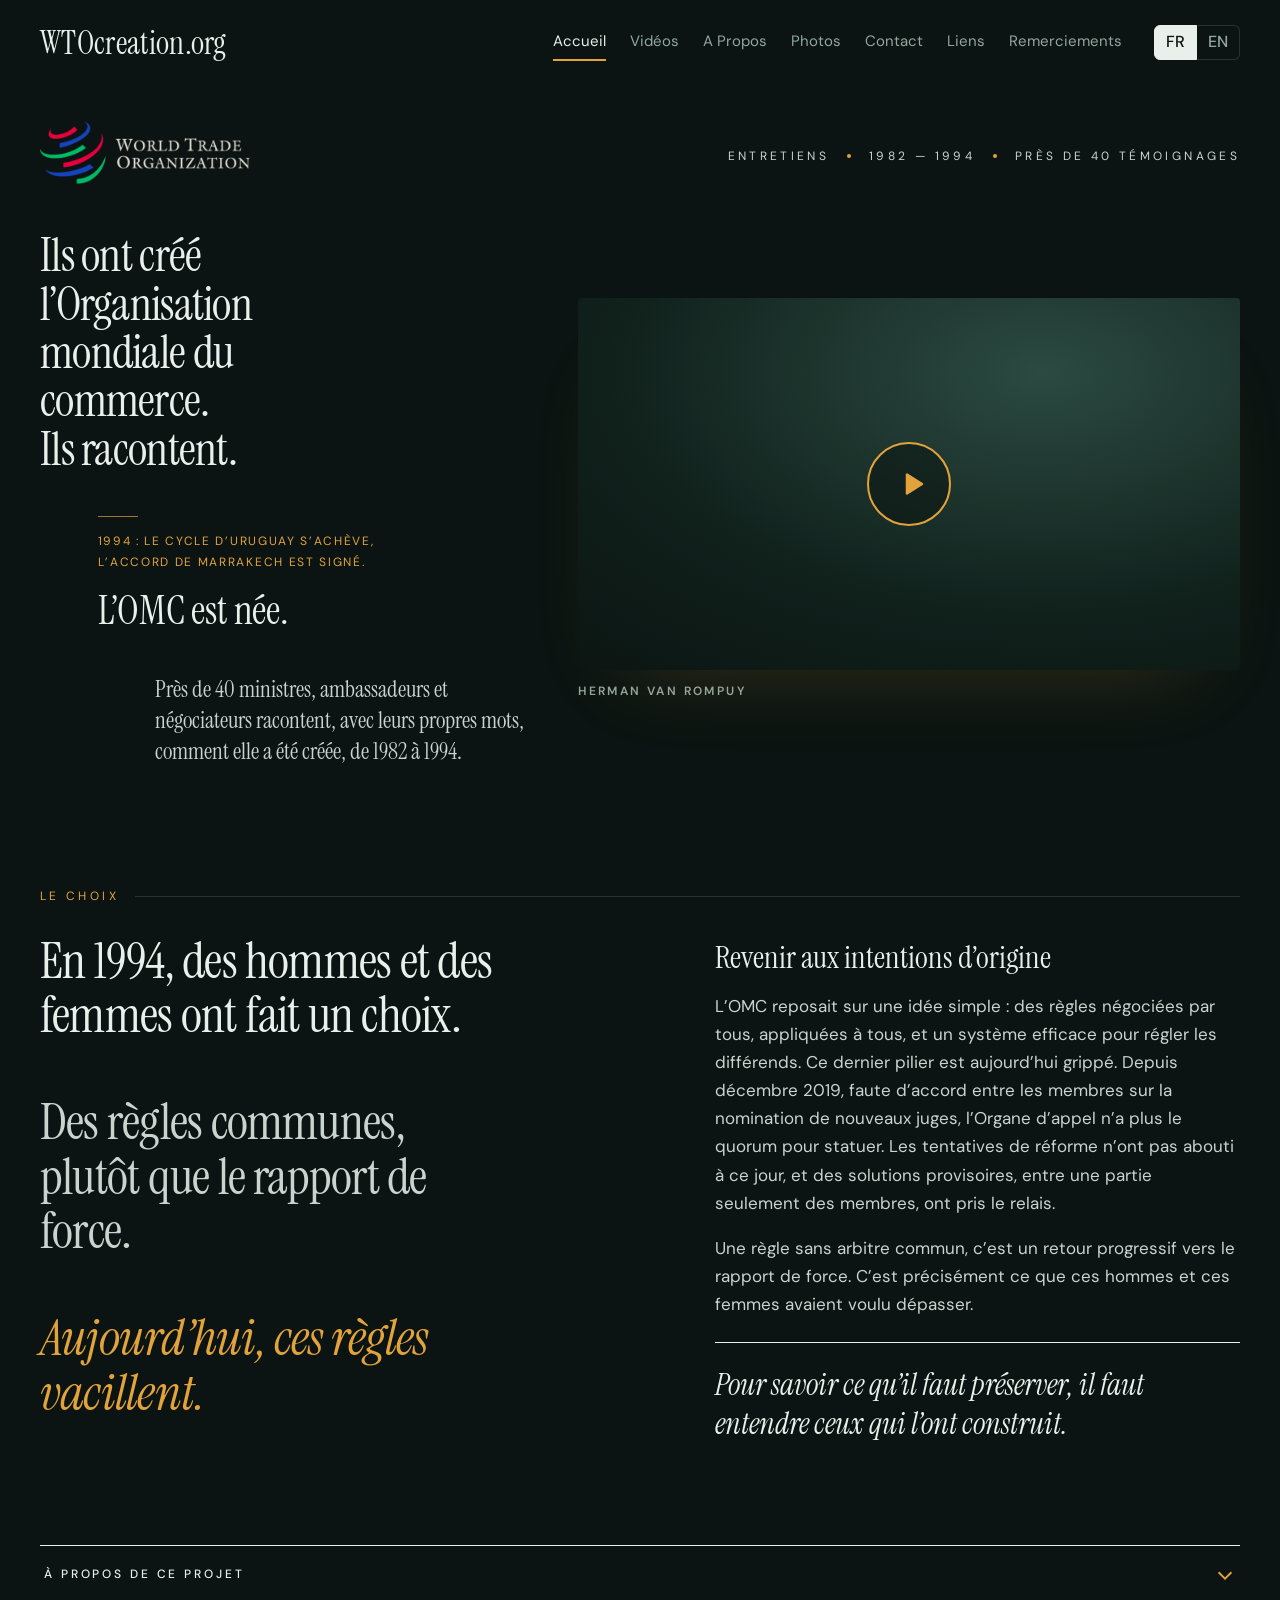
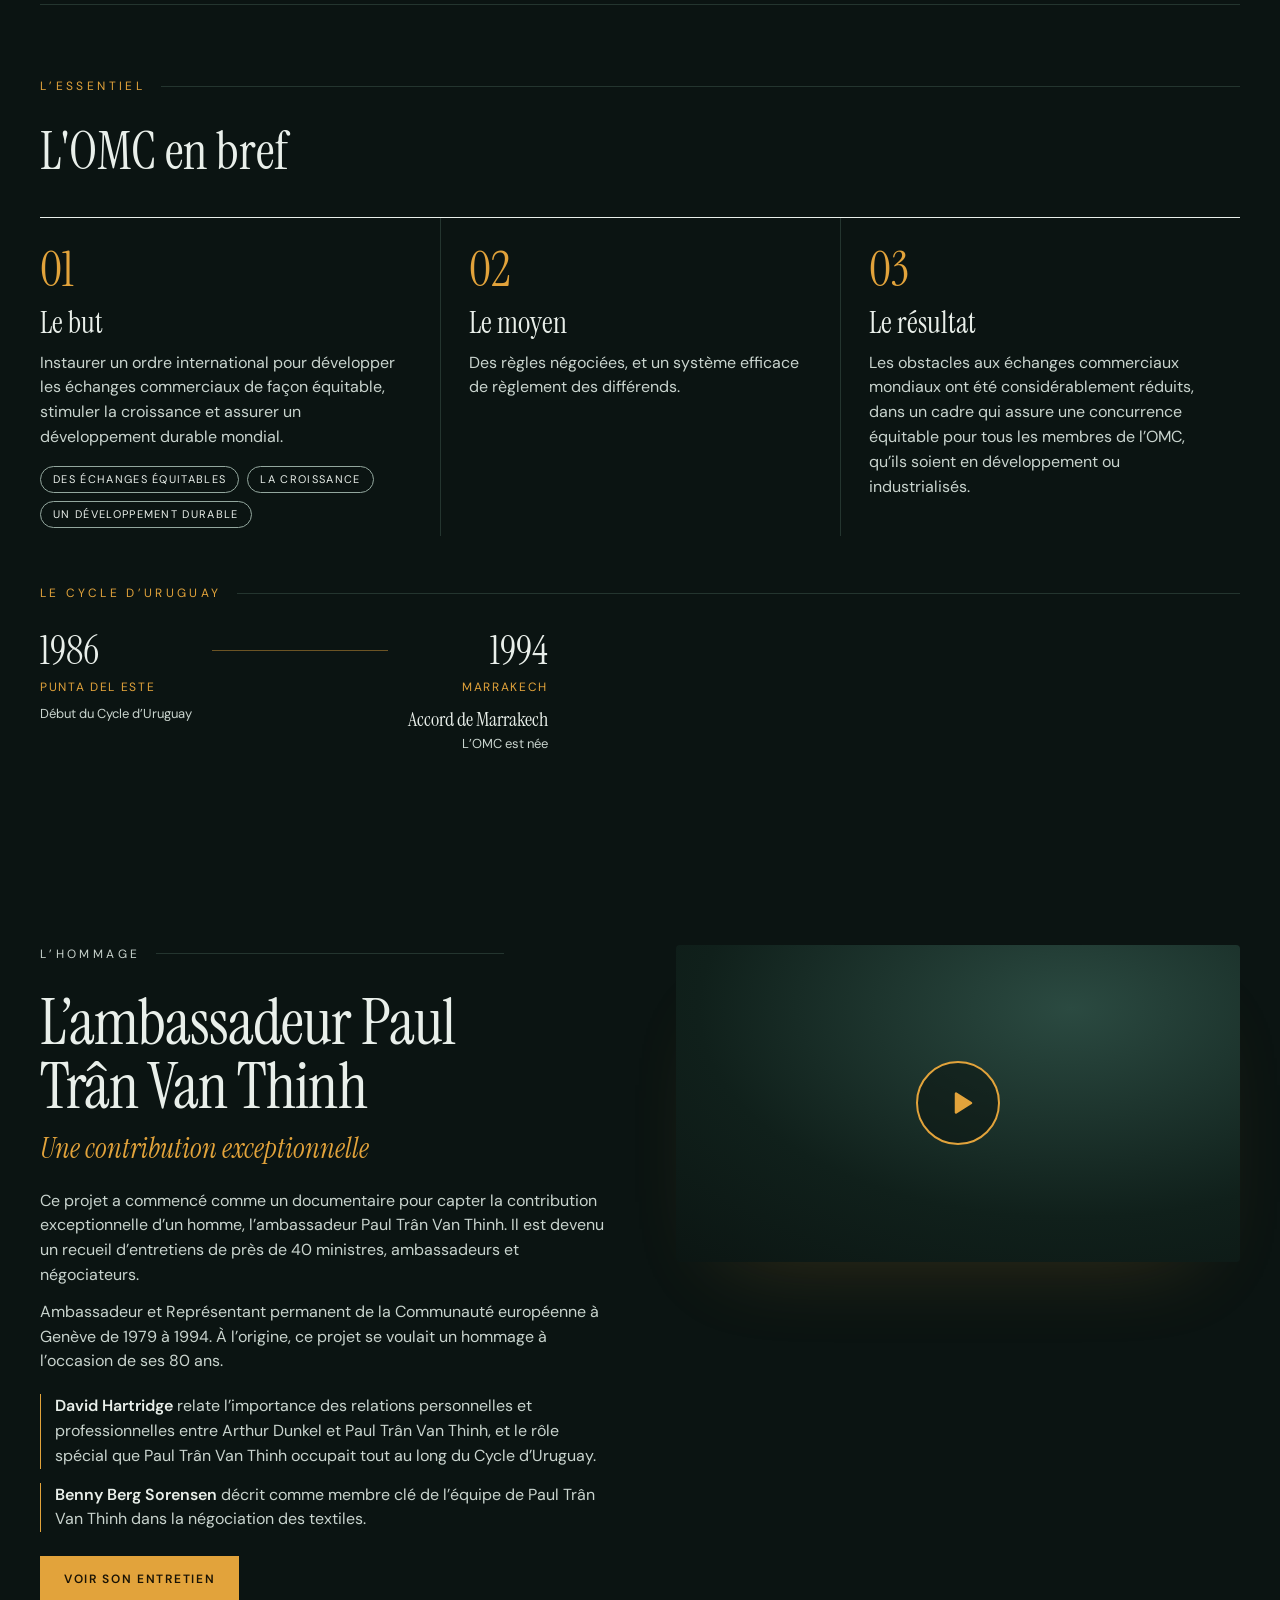
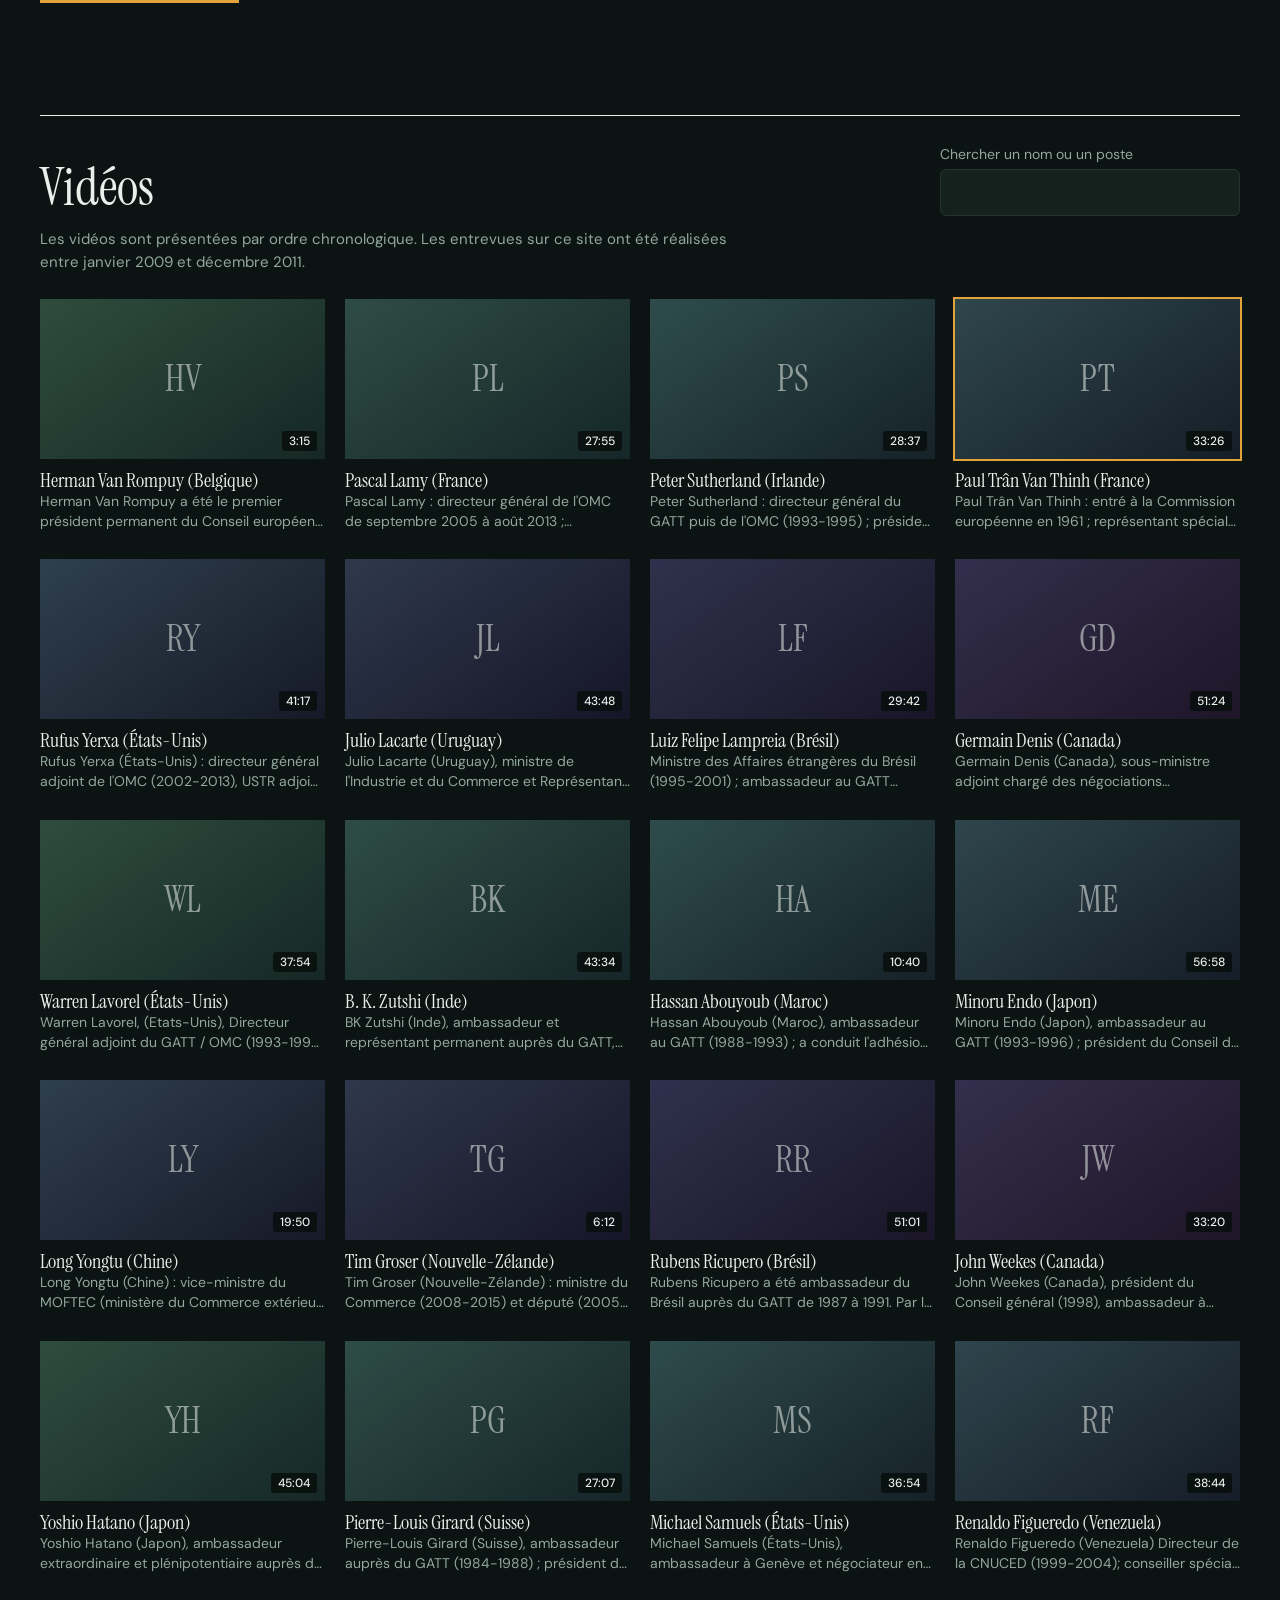
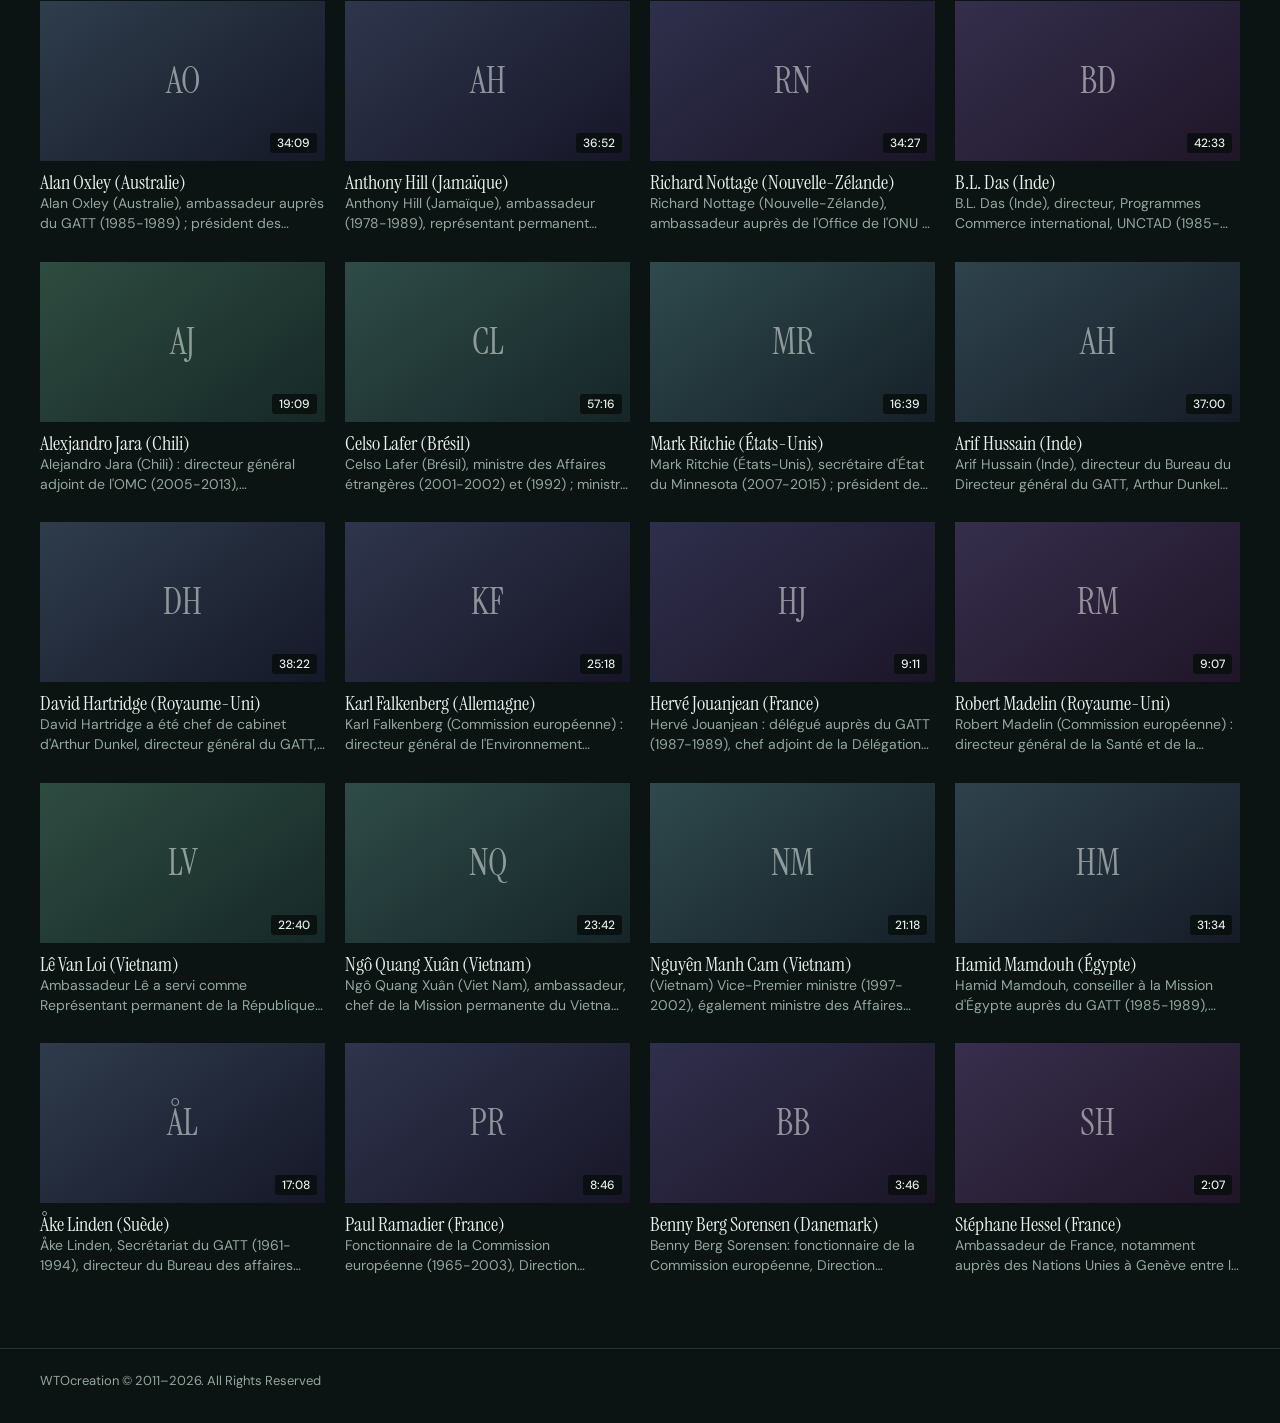
==== commit 81e80acc: "Accueil : titre complet « Organisation mondiale du commerce », « L'OMC est née. », suppression de la" ====
--- a/index.html
+++ b/index.html
@@ -15,7 +15,7 @@
 <link rel="preconnect" href="https://fonts.googleapis.com">
 <link rel="preconnect" href="https://fonts.gstatic.com" crossorigin>
 <link rel="stylesheet" href="https://fonts.googleapis.com/css2?family=DM+Sans:opsz,wght@9..40,400;9..40,500;9..40,600;9..40,700&family=Instrument+Serif:ital@0;1&display=swap">
-<link rel="stylesheet" href="assets/site.css?v=20261112n">
+<link rel="stylesheet" href="assets/site.css?v=20261112o">
 </head>
 <body>
 <div class="site" id="site">
@@ -32,7 +32,7 @@
   <main class="page" id="view" tabindex="-1"><noscript><p>Ce site a besoin de JavaScript pour afficher son contenu.</p></noscript></main>
   <footer class="foot">WTOcreation © 2011–2026. All Rights Reserved</footer>
 </div>
-<script src="assets/data.js?v=20261112n"></script>
-<script src="assets/site.js?v=20261112n"></script>
+<script src="assets/data.js?v=20261112o"></script>
+<script src="assets/site.js?v=20261112o"></script>
 </body>
 </html>
--- a/assets/site.css
+++ b/assets/site.css
@@ -509,7 +509,7 @@
   .uru-i { transform: none !important; filter: none !important; transition: opacity .2s linear !important; transition-delay: 0s !important; }
 }
 /* Accueil : échelle typographique (≈ ×1,5) et composition décentrée */
-.hero h1 { font-size: clamp(2.5rem, 4.2cqi, 3.875rem); line-height: 1; letter-spacing: -.015em; max-width: 10ch; margin: 0 0 clamp(28px, 3.4cqi, 44px); }
+.hero h1 { font-size: clamp(2.25rem, 3.7cqi, 3.5rem); line-height: 1.02; letter-spacing: -.015em; max-width: 14ch; margin: 0 0 clamp(28px, 3.4cqi, 44px); }
 .hero .sub, .hero .sub-big, .hero .sub-fine, .hero .sub2 { margin-left: clamp(18px, 4.5cqi, 72px); }
 .hero .sub { position: relative; margin-top: 0; max-width: 42ch; font-family: var(--sans); font-size: .75rem; line-height: 1.7; letter-spacing: .14em; text-transform: uppercase; color: var(--amber); }
 .hero .sub::before { content: ""; display: block; width: 2.5rem; height: 1px; background: var(--amber); opacity: .7; margin-bottom: 14px; }
@@ -520,7 +520,7 @@
 .hero .sub2 { margin-top: clamp(28px, 3.2cqi, 44px); margin-left: clamp(36px, 9cqi, 144px); max-width: 34ch; font-family: var(--serif); font-size: clamp(1.25rem, 1.8cqi, 1.5rem); line-height: 1.35; letter-spacing: 0; text-transform: none; color: var(--soft); }
 .hero .sub2::before { display: none; }
 @container site (max-width: 940px) {
-  .hero h1 { max-width: 12ch; font-size: clamp(2.5rem, 9cqi, 3.75rem); }
+  .hero h1 { max-width: 15ch; font-size: clamp(2.25rem, 8cqi, 3.5rem); }
   .hero .sub-big { font-size: clamp(1.875rem, 6.4cqi, 2.5rem); max-width: 16ch; }
   .hero .sub2 { margin-left: clamp(36px, 12cqi, 96px); max-width: 32ch; }
 }
